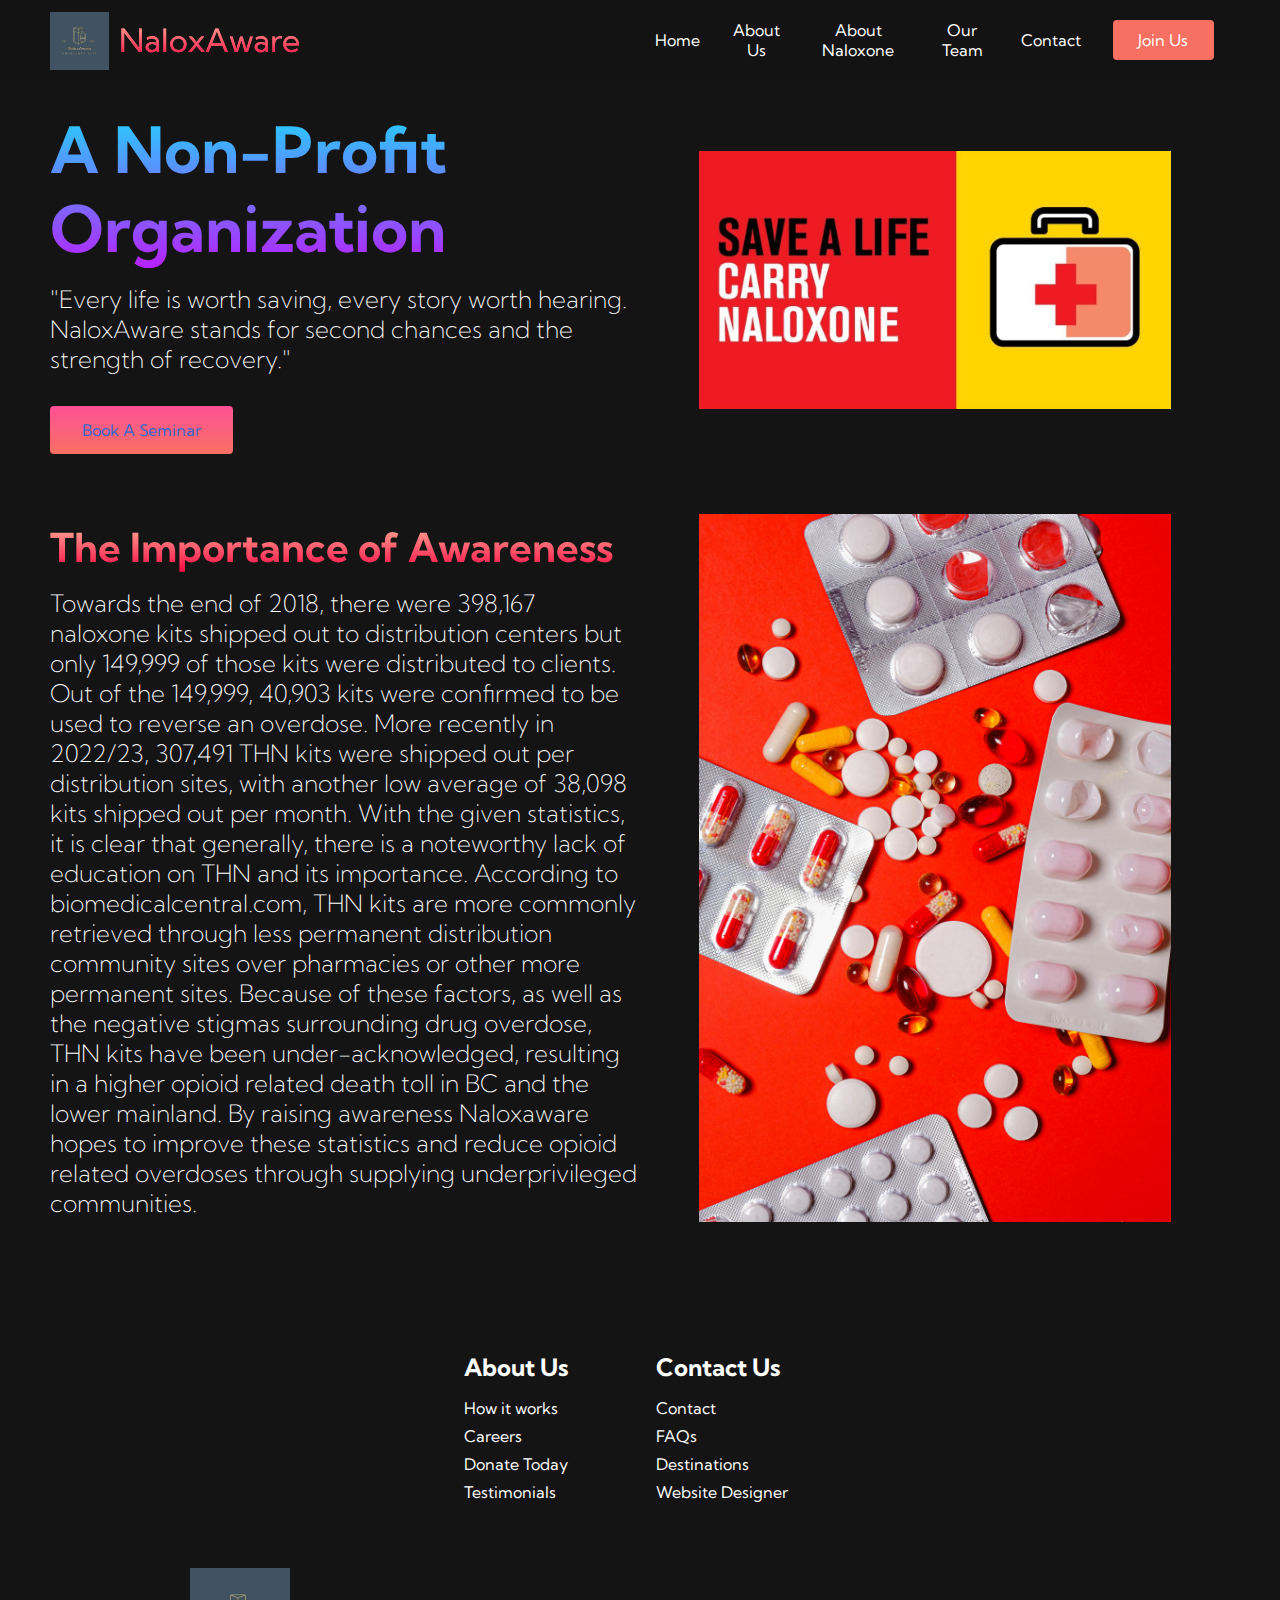
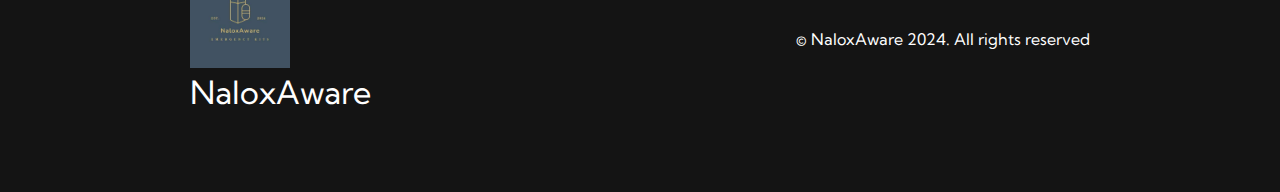
==== index.html @ 783a8693 "swap h1 and h2 in main__content, so that h1 is the larger one" ====
<!DOCTYPE html>
<html lang="en">
<head>
    <meta charset="UTF-8">
    <meta name="viewport" content="width=device-width, initial-scale=1.0">
    <title>NaloxAware</title>
    <link rel="stylesheet" href="styles.css">
    <link rel="preconnect" href="https://fonts.googleapis.com">
    <link rel="preconnect" href="https://fonts.gstatic.com" crossorigin>
    <link href="https://fonts.googleapis.com/css2?family=Kumbh+Sans:wght@100..900&display=swap" rel="stylesheet">
</head>
<body>
  <nav class="navbar">
    <div class="navbar__container">
        <a href="/" id="navbar__logo">
          <div class="nav__img--container">
            <img id="nav__img" src="/images/naloxaware_logo.jpg" alt="Logo">
            <span id="navbar__logo">NaloxAware</span>
          </div>
        </a>
        <div class="navbar__toggle" id="mobile-menu">
            <span class="bar"></span>
            <span class="bar"></span>
            <span class="bar"></span>
        </div>
        <ul class="navbar__menu">
          <li class="navbar__item">
              <a href="/" class="navbar__links">Home</a>
          </li>
          <li class="navbar__item">
              <a href="/about.html" class="navbar__links">About Us</a>
          </li>
          <li class="navbar__item">
            <a href="/naloxone.html" class="navbar__links">About Naloxone</a>
          </li>
          <li class="navbar__item">
              <a href="/ourteam.html" class="navbar__links">Our Team</a>
          </li>
          <li class="navbar__item">
              <a href="/pageindevelopment.html" class="navbar__links">Contact</a> <!-- Needs page-->
          </li>
          <li class="navbar__btn">
              <a href="/pageindevelopment.html" class="button">Join Us</a> <!-- Needs page-->
          </li>
        </ul>
    </div>
  </nav>

  <!-- Hero Section -->
  <div class="main">
  <div class="main__container">
      <div class="main__content">
          <h1>A Non-Profit Organization</h1>
          <p>"Every life is worth saving, every story worth hearing. NaloxAware stands for second chances and the strength of recovery."</p>
          <button class="main__btn"><a href="/pageindevelopment.html">Book A Seminar</a></button> <!-- Needs page-->
      </div>
      <div class="main__img--container"><img src="/images/naloxaware_img1.jpg" alt="pic" id="main__img"></div>
  </div>
  </div>

  <!-- Importance of Awareness Section -->
   <div class="main">
    <div class="main__container">
        <div class="main__content">
            <h2>The Importance of Awareness</h2>
            <p>Towards the end of 2018, there were 398,167 naloxone kits shipped out to distribution centers but only 149,999 of those kits were distributed to clients. 
              Out of the 149,999, 40,903 kits were confirmed to be used to reverse an overdose.
               More recently in 2022/23, 307,491 THN kits were shipped out per distribution sites, with another low average of 38,098 kits shipped out per month. 
               With the given statistics, it is clear that generally, there is a noteworthy lack of education on THN and its importance. 
               According to biomedicalcentral.com, THN kits are more commonly retrieved through less permanent distribution community sites over pharmacies or other more permanent sites. 
               Because of these factors, as well as the negative stigmas surrounding drug overdose, THN kits have been under-acknowledged,
                resulting in a higher opioid related death toll in BC and the lower mainland. 
                By raising awareness Naloxaware hopes to improve these statistics and reduce opioid related overdoses through supplying underprivileged communities.</p>
        </div>
        <div class="main__img--container"><img src="images/naloxaware_img2.jpg" alt="pic" id="main__img"></div>
    </div>
   </div>

   <!-- Footer Section -->
   <div class="footer__container">
    <div class="footer__links">
      <div class="footer__link--wrapper">
        <div class="footer__link--items">
          <h2>About Us</h2>
          <a href="/about.html">How it works</a>
          <!-- all 6 below needs page-->
          <a href="/pageindevelopment.html">Careers</a> <a href="/pageindevelopment.html">Donate Today</a>
          <a href="/pageindevelopment.html">Testimonials</a>
        </div>
        <div class="footer__link--items">
          <h2>Contact Us</h2>
          <a href="/pageindevelopment.html">Contact</a>
           <a href="/pageindevelopment.html">FAQs</a><a href="/pageindevelopment.html">Destinations</a>
          <a href="https://www.linkedin.com/in/aaron-lopez-61567520a/">Website Designer</a>
        </div>
      </div>
    </div>
    <section class="social__media">
      <div class="social__media--wrap">
        <div class="footer__logo">
          <img id="footer__img" src="/images/naloxaware_logo.jpg" alt="Logo">
          <span id="footer__logo">NaloxAware</span>
        </div>
        <p class="website__rights">© NaloxAware 2024. All rights reserved</p>
        </div>
      </div>
    </section>
  </div>
   <script src="app.js"></script>
</body>
</html>
---- styles.css ----
* {
    box-sizing: border-box;
    margin: 0;
    padding: 0;
    font-family: 'Kumbh Sans', sans-serif;
}

.navbar {
    background: #131313;
    height: 80px;
    display: flex;
    justify-content: center;
    align-items: center;
    font-size: 1rem;
    position: sticky;
    top: 0;
    z-index: 999;
}

.navbar__container {
    display: flex;
    justify-content: space-between;
    height: 80px;
    z-index: 1;
    width: 100%;
    margin: 0 auto;
    padding: 0 50px;
}

#navbar__logo {
    background-color: #ff8177;
    background-image: linear-gradient(to top, #ff0844 0%, #ffb199 100%);
    background-size: 100%;
    -webkit-background-clip: text;
    -moz-background-clip: text;
    -webkit-text-fill-color: transparent;
    -moz-text-fill-color: transparent;
    display: flex;
    align-items: center;
    cursor: pointer;
    text-decoration: none;
    font-size: 2rem;
}

.nav__img--container {
    display: flex;
    align-items: center; /* Vertically aligns the logo and text */
    justify-content: flex-start; /* Ensures everything stays on the left */
}

#nav__img {
    height: 10%;
    width: 10%;
    margin-top: 2px;
    margin-right: 10px;
}


.navbar__menu {
    display: flex;
    align-items: center;
    list-style: none;
    text-align: center;
}

.navbar__item {
    height: 80px;
}

.navbar__links {
    color: #fff;
    display: flex;
    align-items: center;
    justify-content: center;
    text-decoration: none;
    padding: 0 1rem;
    height: 100%;
}

.navbar__btn {
    display: flex;
    justify-content: center;
    align-items: center;
    padding: 0 1rem;
    width: 10em;
}

.button {
    display: flex;
    justify-content: center;
    align-items: center;
    text-decoration: none;
    padding: 10px 20px;
    height: 100%;
    width: 100%;
    border: none;
    outline: none;
    border-radius: 4px;
    background: #f77062;
    color: #fff;
}

.button:hover {
    background: #4837ff;
    transition: all 0.3s ease;
}

.navbar__links:hover {
    color: #f77062;
    transition: all 0.3s ease;
}

@media screen and (max-width: 960px) {
    .navbar__container {
        display: flex;
        justify-content: space-between;
        height: 80px;
        z-index: 1;
        width: 100%;
        padding: 0;
    }

    .navbar__menu {
        display: grid;
        grid-template-columns: auto;
        margin: 0;
        width: 100%;
        position: absolute;
        top: -1000px;
        opacity: 0;
        transition: all 0.5s ease;
        height: 50vh;
        z-index: -1;
        background: #131313;
    }

    .navbar__menu.active {
        background: #131313;
        top: 100%;
        opacity: 1;
        transition: all 0.5s ease;
        z-index: 99;
        height: 50vh;
        font-size: 1.6rem;
    }

    #navbar__logo {
        padding-left: 25px;
    }

    .navbar__toggle .bar {
        width: 25px;
        height: 3px;
        margin: 5px auto;
        transition: all 0.3s ease-in-out;
        background: #fff;
    }

    .navbar__item {
        width: 100%;
    }

    .navbar__links {
        text-align: center;
        padding: 2rem;
        width: 100%;
        display: table;
    }

    #mobile-menu {
        position: absolute;
        top: 20%;
        right: 5%;
        transform: translate(5%, 20%);
    }

    .navbar__btn {
        width: 100%;
        padding-bottom: 2rem;
    }

    .button {
        display: flex;
        justify-content: center;
        align-items: center;
        width: 80%;
        height: 80px;
        margin: 0;
    }

    .navbar__toggle .bar {
        display: block;
        cursor: pointer;
    }

    #mobile-menu.is-active .bar:nth-child(2) {
        opacity: 0;
    }

    #mobile-menu.is-active .bar:nth-child(1) {
        transform: translateY(8px) rotate(45deg);
    }

    #mobile-menu.is-active .bar:nth-child(3) {
        transform: translateY(-8px) rotate(-45deg);
    }
}

.main {
    background-color: #141414;
}

.main__container {
    display: grid;
    grid-template-columns: 1fr 1fr;
    align-items: center;
    justify-self: center;
    margin: 0 auto;
    background-color: #141414;
    z-index: 1;
    width: 100%;
    max-width: 1300px;
    padding: 30px 50px;
}

.main__content h1 {
    font-size: 4rem;
    background-color:  #ff8177;
    background-image: linear-gradient(to top, #b721ff 0%, #21d4fd 100%);
    background-size: 100%;
    -webkit-background-clip: text;
    -moz-background-clip: text;
    -webkit-text-fill-color: transparent;
    -moz-text-fill-color: transparent;
}

.main__content h2 {
    font-size: 2.5rem;
    background-color:  #ff8177;
    background-image: linear-gradient(to top, #ff0844 0%, #ffb199 100%);
    background-size: 100%;
    -webkit-background-clip: text;
    -moz-background-clip: text;
    -webkit-text-fill-color: transparent;
    -moz-text-fill-color: transparent;
}

.main__content p {
    margin-top: 1rem;
    font-size: 1.5rem;
    font-weight: 200;
    color: #fff;
}

.main__content p2 {
    margin-top: 1rem;
    font-size: 1.5rem;
    font-weight: 200;
    color: #fff;
}

.main__content a{
    text-decoration: none;
}
.main__content a:link{
    color:#36c;
}
.main__content a:visited{
    color:#6a60b0;
}
.main__content a:hover{
    color:#4b77d6;
}
.main__content a:active{
    color:lightblue;
}

.main__btn {
    font-size: 1rem;
    background-image: linear-gradient(to top, #f77062 0%, #fe5196 100%);
    padding: 14px 32px;
    border: none;
    border-radius: 4px;
    color: #fff;
    margin-top: 2rem;
    cursor: pointer;
    position: relative;
    transition: all 0.35s;
    outline: none;
}

.main__btn a {
    position: relative;
    z-index: 2;
    color: #fff;
    text-decoration: none;
}

.main__btn:after {
    position: absolute;
    content: '';
    top: 0;
    left: 0;
    width: 0;
    height: 100%;
    background: #4837ff;
    transition: all 0.35s;
    border-radius: 4px;
}

.main__btn:hover {
    color: #fff;
}

.main__btn:hover:after {
    width: 100%;
}

.main__img--container {
    text-align: center;
}

#main__img {
    height: 80%;
    width: 80%;
}

/* Mobile responsive */
@media screen and (max-width: 768px) {
    .main__container {
        display: grid;
        grid-template-columns: auto;
        align-items: center;
        justify-self: center;
        width: 100%;
        margin: 0 auto;
    }
    
    .main__content {
        text-align: center;
        margin-bottom: 4rem;
    }

    .main_content h1 {
        font-size: 2.5rem;
        margin-top: 2rem;
    }

    .main__content h2 {
        font-size: 3rem;
        margin-top: auto;
    }

    .main__content p {
        margin-top: 1rem;
        font-size: 1.5rem;
    }

}

@media screen and (max-width: 480px) {

    .main_content h1 {
        font-size: 2rem;
        margin-top: 2rem;
    }

    .main__content h2 {
        font-size: 2rem;
    }

    .main__content p {
        margin-top: 2rem;
        font-size: 1.5rem;
    }

    .main__content p2 {
        margin-top: auto;
        margin-bottom: auto;
        font-size: 1.5rem;
    }

    .main__btn {
        padding: 12px 36px;
        margin: 2.5rem 0;
    }
}

/* Services Section CSS */
.services {
    background: #141414;
    display: flex;
    flex-direction: column;
    align-items: center;
    height: auto;
}

.services h1{
    background-color: #ff8177;
    background-image: linear-gradient(to right,
    #ff8177 0%,#ff867a 0%,#ff8c7f 21%,
    #f99185 52%, #cf556c 78%, #b12a5b 100%);
    background-size: 100%;
    margin-bottom: 5rem;
    font-size: 2.5rem;
    -webkit-background-clip: text;
    -moz-background-clip: text;
    -webkit-text-fill-color: transparent;
    -moz-text-fill-color: transparent;
}

.services__container {
    display: flex;
    justify-content: center;
    flex-wrap: wrap;
}

.services__card {
    margin: 1rem;
    height: 525px;
    width: 400px;
    border-radius: 4px;
    background-image: linear-gradient(
        to bottom,
        rgba(0, 0, 0, 0) 0%,
        rgba(17, 17, 17, 0.6) 100%
      ),
      url('/images/naloxaware_profile1.jpg');
    background-size: cover;
    position: relative;
    color: #fff;
  }

.services__card:nth-child(2) {
    background-image: linear-gradient(to bottom,
    rgba(0,0,0,0) 0%,rgba(17, 17, 17, 0.6) 100%), url('/images/naloxaware_profile2.jpg');   
}

.services__card:nth-child(3) {
    background-image: linear-gradient(to bottom,
    rgba(0,0,0,0) 0%,rgba(17, 17, 17, 0.6) 100%), url('/images/naloxaware_profile3.jpg');   
}

.services__card:nth-child(4) {
    background-image: linear-gradient(to bottom,
    rgba(0,0,0,0) 0%,rgba(17, 17, 17, 0.6) 100%), url('/images/naloxaware_profile4.jpg');   
}

.services__card h2 {
    position: absolute;
    top: 350px;
    left: 30px;
}

.services__card p {
    position: absolute;
    top: 400px;
    left: 30px;
}

.services__card button {
    color: #fff;
    padding: 10px 20px;
    border: none;
    outline: none;
    border-radius: 4px;
    background: #f77062;
    position: absolute;
    top: 440px;
    left: 30px;
    font-size: 1rem;
    cursor: pointer;
}

.services__card:hover {
    transform: scale(1.075);
    transition: 0.2s ease-in;
    cursor: pointer;
}

@media screen and (max-width: 1000px) {
    .services {
        height: auto;
    }
    .services h1 {
        font-size: 2rem;
        margin-top: 1rem;
    }
}

@media screen and (max-width: 550px) {
    .services {
        height: auto;
    }

    .services h1 {
        font-size: 1.2rem;
    }
    .services__card {
        width: 300px;
    }
}

/* Footer CSS */
.footer__container {
    background-color: #141414;
    padding: 5rem 0;
    display: flex;
    flex-direction: column;
    justify-content: center;
    align-items: center;
  }
  
  #footer__logo {
    color: #fff;
    display: flex;
    align-items: center;
    cursor: pointer;
    text-decoration: none;
    font-size: 2rem;
  }

  .footer__img--container {
    display: flex;
    align-items: center; /* Vertically aligns the logo and text */
    justify-content: flex-start; /* Ensures everything stays on the left */
}

#footer__img {
    height: 20%;
    width: 20%;
    margin-top: 2px;
    margin-right: 2px;
}
  
  .footer__links {
    width: 100%;
    max-width: 1000px;
    display: flex;
    justify-content: center;
  }
  
  .footer__link--wrapper {
    display: flex;
  }
  
  .footer__link--items {
    display: flex;
    flex-direction: column;
    align-items: flex-start;
    margin: 16px;
    text-align: left;
    width: 160px;
    box-sizing: border-box;
  }
  
  .footer__link--items h2 {
    margin-bottom: 16px;
    padding-top: auto;
  }
  
  .footer__link--items > h2 {
    color: #fff;
  }
  
  .footer__link--items a {
    color: #fff;
    text-decoration: none;
    margin-bottom: 0.5rem;
    margin-top: auto;
  }
  
  .footer__link--items a:hover {
    color: #e9e9e9;
    transition: 0.3s ease-out;
  }

/* Social Icons */
.social__icon--link {
    color: #fff;
    font-size: 24px;
  }
  
  .social__media {
    max-width: 1000px;
    width: 100%;
  }
  
  .social__media--wrap {
    display: flex;
    justify-content: space-between;
    align-items: center;
    width: 90%;
    max-width: 1000px;
    margin: 40px auto 0 auto;
  }
  
  .social__icons {
    display: flex;
    justify-content: space-between;
    align-items: center;
    width: 240px;
  }
  
  .social__logo {
    color: #fff;
    justify-self: start;
    margin-left: 20px;
    cursor: pointer;
    text-decoration: none;
    font-size: 2rem;
    display: flex;
    align-items: center;
    margin-bottom: 16px;
  }
  
  .website__rights {
    color: #fff;
  }

  @media screen and (max-width: 1000px) {
    .footer__links {
      padding-top: 20rem;
    }
  
    #footer__logo {
      margin-bottom: 2rem;
    }
  
    .website__rights {
      margin-bottom: 2rem;
    }
  
    .footer__link--wrapper {
      flex-direction: column;
    }
  
    .social__media--wrap {
      flex-direction: column;
    }
  }
  
  @media screen and (max-width: 550px) {
    .footer__link--items {
      margin: 0;
      padding: 10px;
      width: 100%;
    }
  }
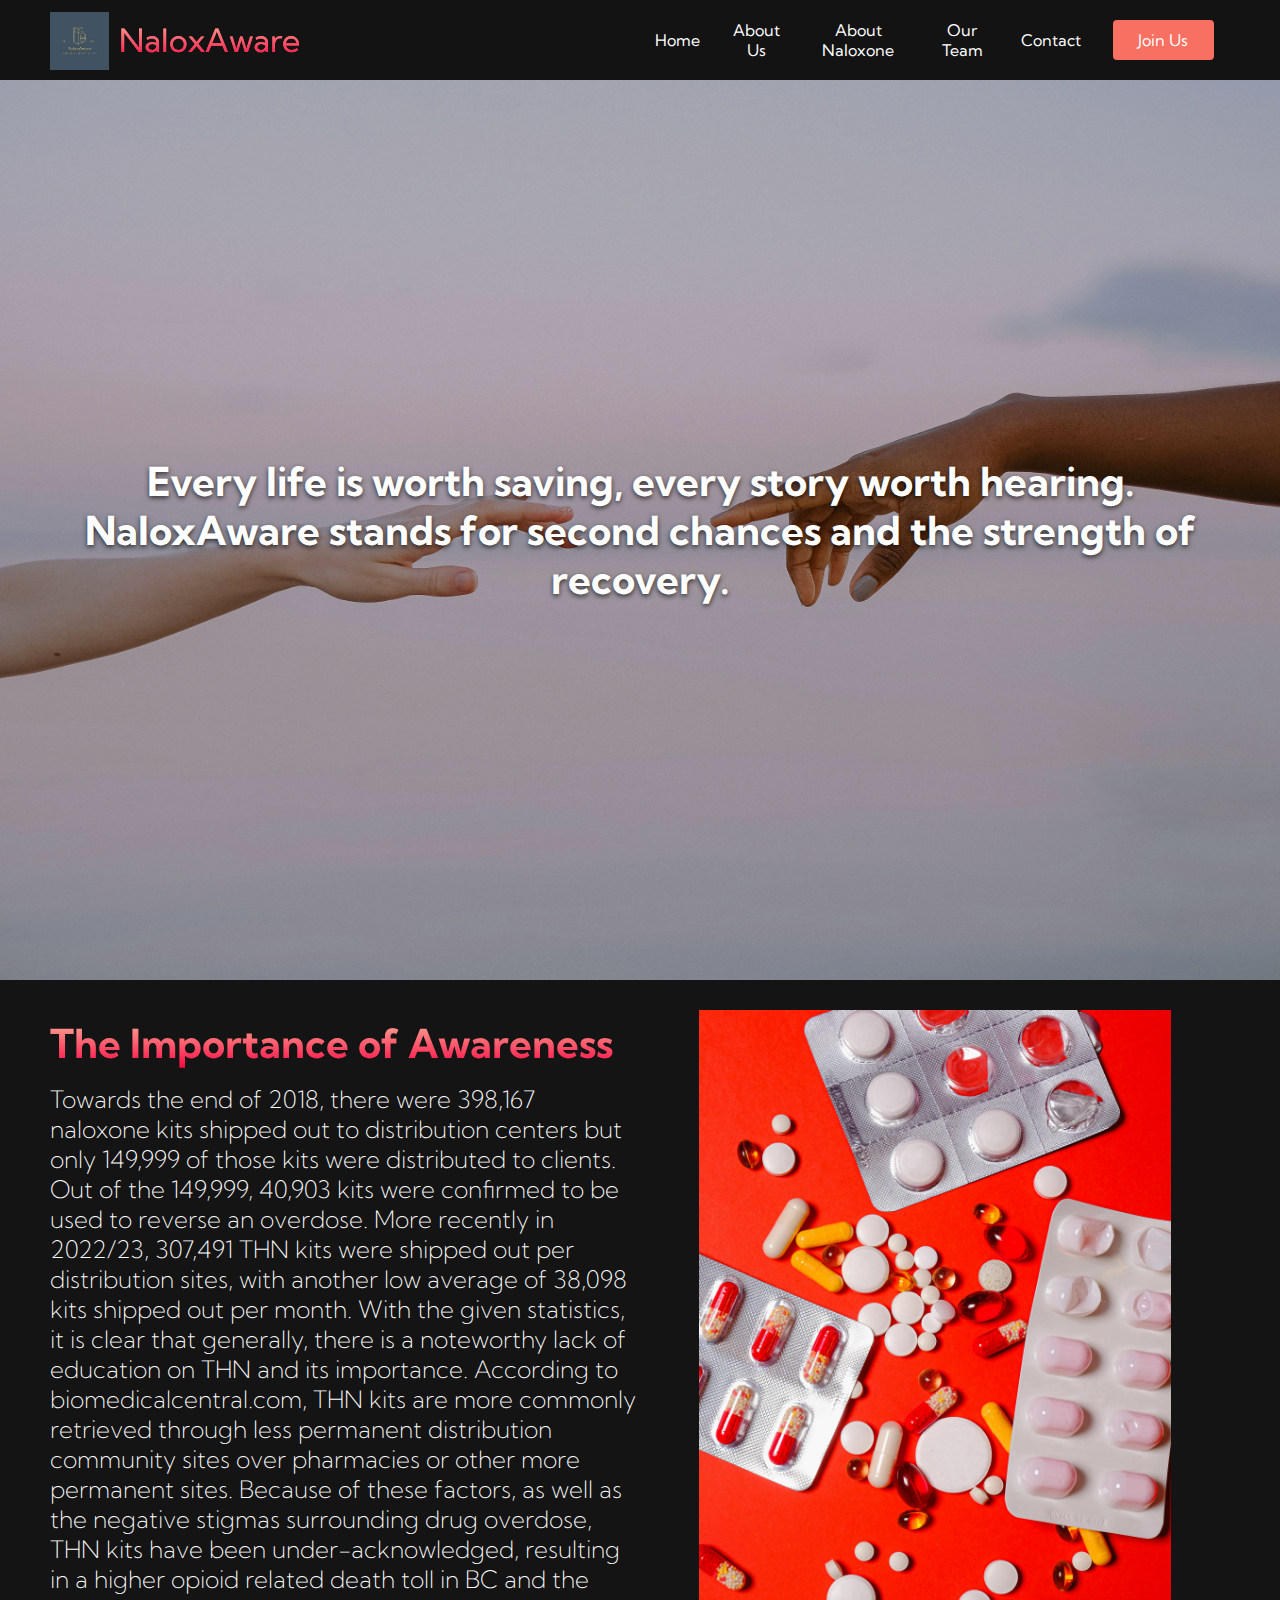
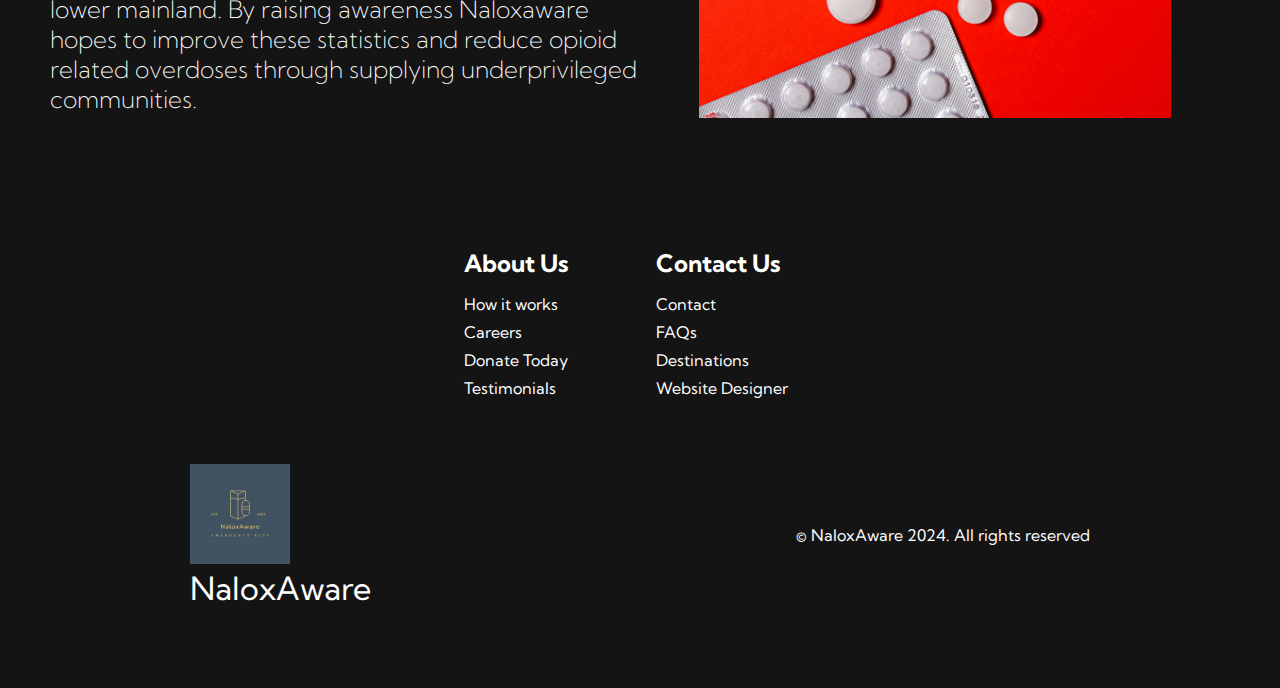
==== commit 6bfb2cbe: "added hero section to main page" ====
--- a/index.html
+++ b/index.html
@@ -47,16 +47,11 @@
   </nav>
 
   <!-- Hero Section -->
-  <div class="main">
-  <div class="main__container">
-      <div class="main__content">
-          <h1>A Non-Profit Organization</h1>
-          <p>"Every life is worth saving, every story worth hearing. NaloxAware stands for second chances and the strength of recovery."</p>
-          <button class="main__btn"><a href="/pageindevelopment.html">Book A Seminar</a></button> <!-- Needs page-->
-      </div>
-      <div class="main__img--container"><img src="/images/naloxaware_img1.jpg" alt="pic" id="main__img"></div>
-  </div>
-  </div>
+  <section class="hero" style="--hero-bg-image: url('images/compassion.jpg');">
+    <h1 class="hero-heading">
+      Every life is worth saving<span class="desktop-only">, every story worth hearing. <br>NaloxAware stands for second chances and the strength of recovery.</span>
+    </h1>
+  </section>
 
   <!-- Importance of Awareness Section -->
    <div class="main">
--- a/styles.css
+++ b/styles.css
@@ -206,6 +206,40 @@
     }
 }
 
+/*Home page hero section: image with text overlaid*/
+.hero {
+    height: 100vh;
+    background-image: var(--hero-bg-image);
+    background-size: cover;
+    background-position: center;
+    display: flex;
+    align-items: center;
+    justify-content: center;
+    position: relative;
+    overflow: hidden;
+    padding: 0 20px;
+} 
+.hero-heading {
+    font-size: 2.5rem;
+    color: #fff;
+    text-shadow: 0 2px 5px rgba(0, 0, 0, 0.7);
+    z-index: 1;
+    text-align: center;
+}  
+.hero::before {
+    content: '';
+    position: absolute;
+    top: 0;
+    left: 0;
+    right: 0;
+    bottom: 0;
+    background: rgba(0, 0, 0, 0.3);
+    z-index: 0;
+}
+@media (max-width: 768px) {
+    
+}
+
 .main {
     background-color: #141414;
 }
@@ -327,6 +361,10 @@
 
 /* Mobile responsive */
 @media screen and (max-width: 768px) {
+    .desktop-only {
+        display: none;
+    }
+
     .main__container {
         display: grid;
         grid-template-columns: auto;
@@ -356,6 +394,9 @@
         font-size: 1.5rem;
     }
 
+    .hero-heading{
+        font-size: 2rem;
+    }
 }
 
 @media screen and (max-width: 480px) {
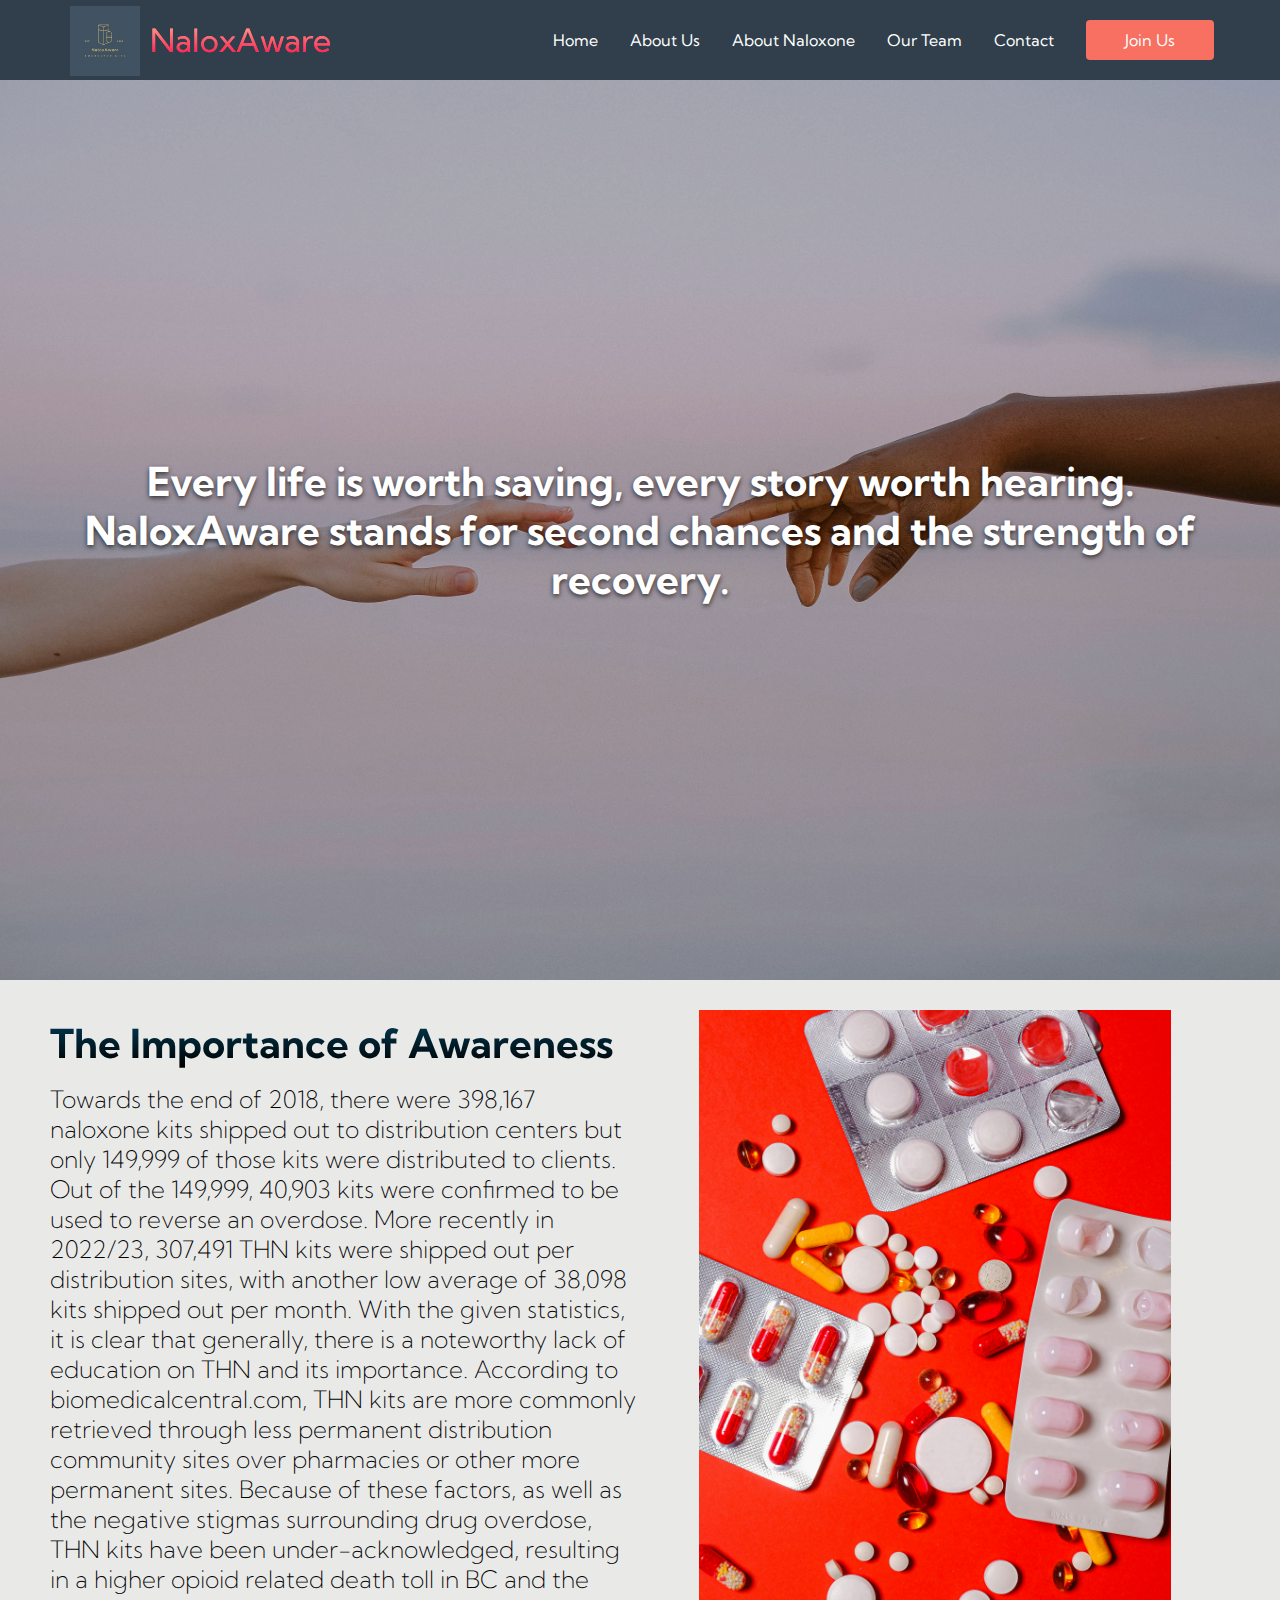
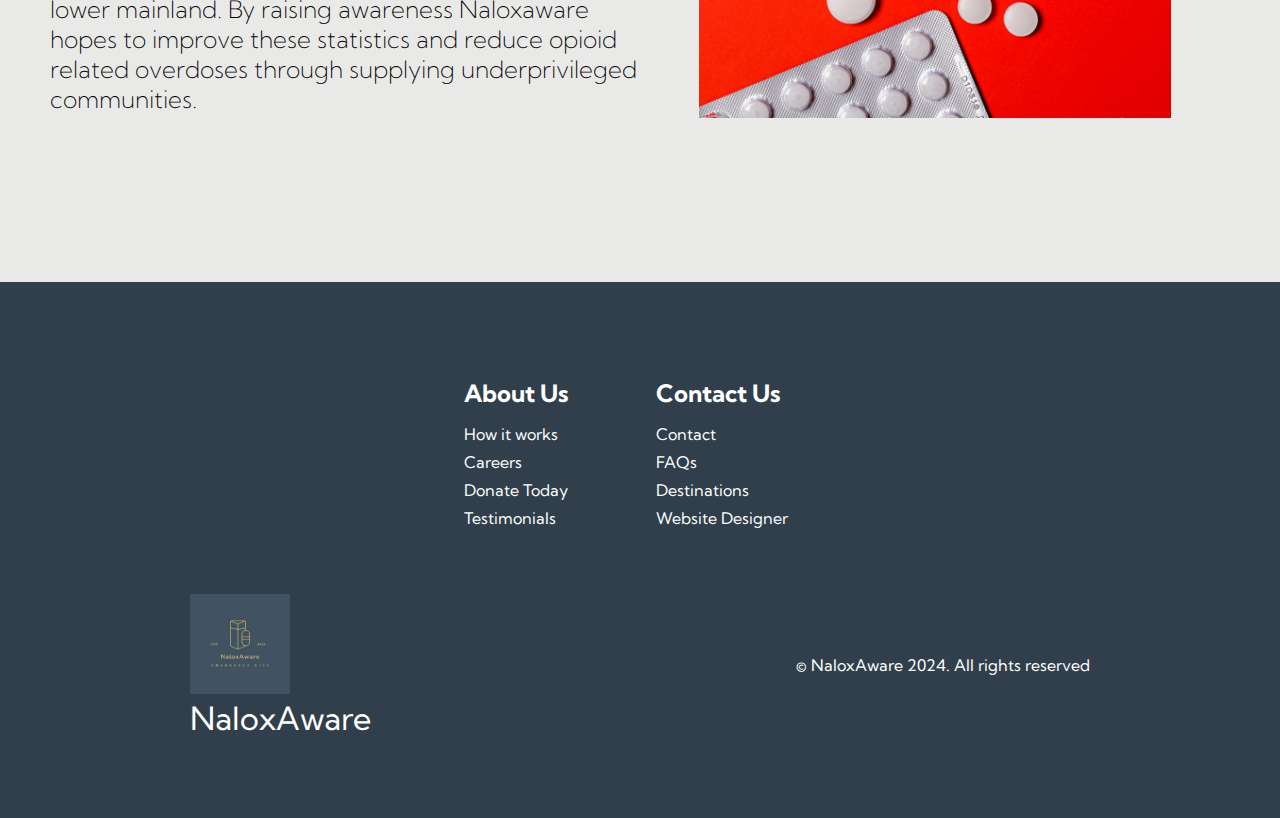
==== commit e060e1ab: "only clicking on the logo in navbar takes you to home page, not just anywhere in the navbar" ====
--- a/index.html
+++ b/index.html
@@ -12,12 +12,12 @@
 <body>
   <nav class="navbar">
     <div class="navbar__container">
-        <a href="/" id="navbar__logo">
           <div class="nav__img--container">
-            <img id="nav__img" src="/images/naloxaware_logo.jpg" alt="Logo">
-            <span id="navbar__logo">NaloxAware</span>
+            <a href="/" id="navbar__logo">
+              <img id="nav__img" src="/images/naloxaware_logo.jpg" alt="Logo">
+              <span id="navbar__logo">NaloxAware</span>
+            </a>
           </div>
-        </a>
         <div class="navbar__toggle" id="mobile-menu">
             <span class="bar"></span>
             <span class="bar"></span>
--- a/styles.css
+++ b/styles.css
@@ -5,8 +5,12 @@
     font-family: 'Kumbh Sans', sans-serif;
 }
 
+body{
+    background-color: #e9e9e8;
+}
+
 .navbar {
-    background: #131313;
+    background: #303f4b;
     height: 80px;
     display: flex;
     justify-content: center;
@@ -46,11 +50,12 @@
     display: flex;
     align-items: center; /* Vertically aligns the logo and text */
     justify-content: flex-start; /* Ensures everything stays on the left */
+    padding-left: 20px;
 }
 
 #nav__img {
-    height: 10%;
-    width: 10%;
+    height: 70px;
+    width: auto;
     margin-top: 2px;
     margin-right: 10px;
 }
@@ -122,16 +127,17 @@
 
     .navbar__menu {
         display: grid;
-        grid-template-columns: auto;
+        grid-template-columns: 1fr;
         margin: 0;
         width: 100%;
         position: absolute;
         top: -1000px;
         opacity: 0;
         transition: all 0.5s ease;
-        height: 50vh;
+        height: calc(50vh + 50px);
         z-index: -1;
         background: #131313;
+        padding-bottom: 1rem;
     }
 
     .navbar__menu.active {
@@ -140,7 +146,7 @@
         opacity: 1;
         transition: all 0.5s ease;
         z-index: 99;
-        height: 50vh;
+        height: calc(50vh + 50px);
         font-size: 1.6rem;
     }
 
@@ -240,27 +246,23 @@
     
 }
 
-.main {
-    background-color: #141414;
-}
-
 .main__container {
     display: grid;
     grid-template-columns: 1fr 1fr;
     align-items: center;
     justify-self: center;
     margin: 0 auto;
-    background-color: #141414;
     z-index: 1;
     width: 100%;
     max-width: 1300px;
     padding: 30px 50px;
-}
-
-.main__content h1 {
-    font-size: 4rem;
+    padding-bottom: 10rem;
+}
+
+.main__content h2 {
+    font-size: 2.5rem;
     background-color:  #ff8177;
-    background-image: linear-gradient(to top, #b721ff 0%, #21d4fd 100%);
+    background-image: linear-gradient(to top, #000 0%, #013c56 100%);
     background-size: 100%;
     -webkit-background-clip: text;
     -moz-background-clip: text;
@@ -268,29 +270,11 @@
     -moz-text-fill-color: transparent;
 }
 
-.main__content h2 {
-    font-size: 2.5rem;
-    background-color:  #ff8177;
-    background-image: linear-gradient(to top, #ff0844 0%, #ffb199 100%);
-    background-size: 100%;
-    -webkit-background-clip: text;
-    -moz-background-clip: text;
-    -webkit-text-fill-color: transparent;
-    -moz-text-fill-color: transparent;
-}
-
 .main__content p {
     margin-top: 1rem;
     font-size: 1.5rem;
     font-weight: 200;
-    color: #fff;
-}
-
-.main__content p2 {
-    margin-top: 1rem;
-    font-size: 1.5rem;
-    font-weight: 200;
-    color: #fff;
+    color: #000;
 }
 
 .main__content a{
@@ -429,7 +413,6 @@
 
 /* Services Section CSS */
 .services {
-    background: #141414;
     display: flex;
     flex-direction: column;
     align-items: center;
@@ -544,7 +527,7 @@
 
 /* Footer CSS */
 .footer__container {
-    background-color: #141414;
+    background: #303f4b;
     padding: 5rem 0;
     display: flex;
     flex-direction: column;
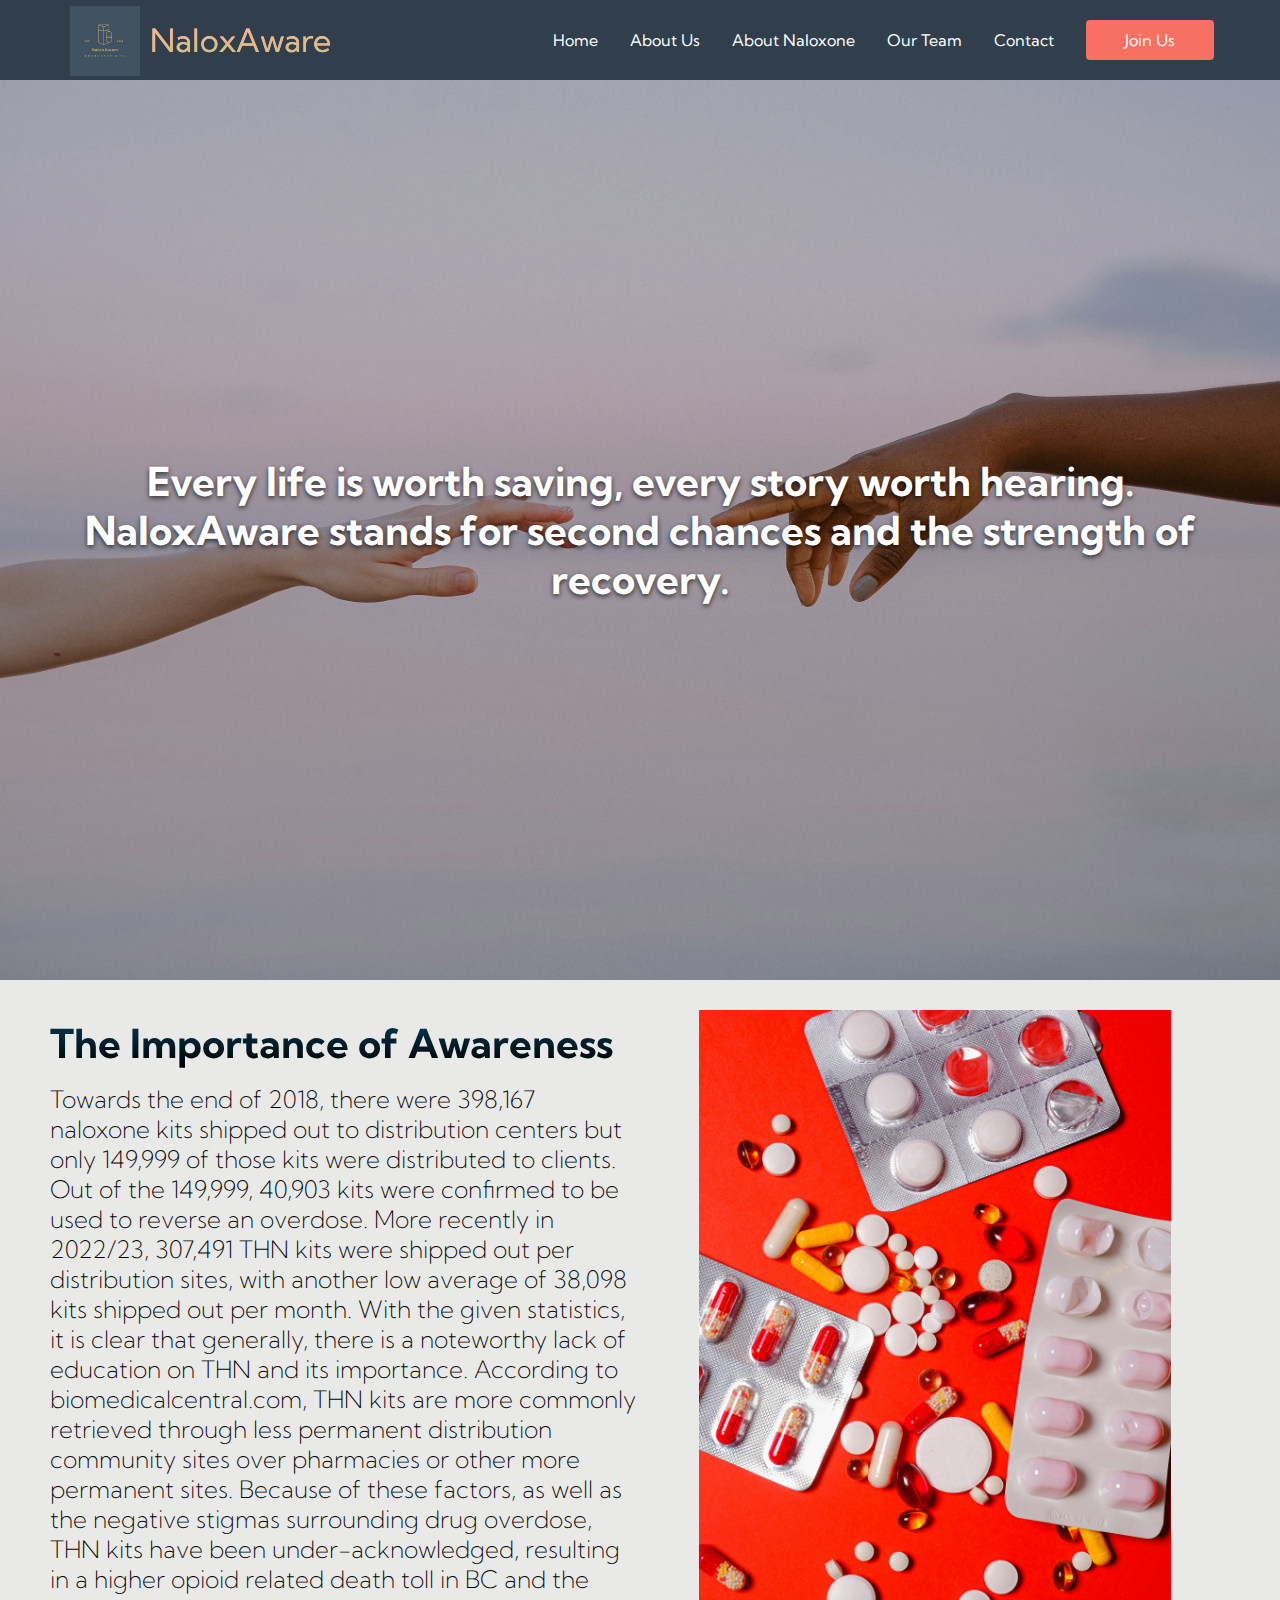
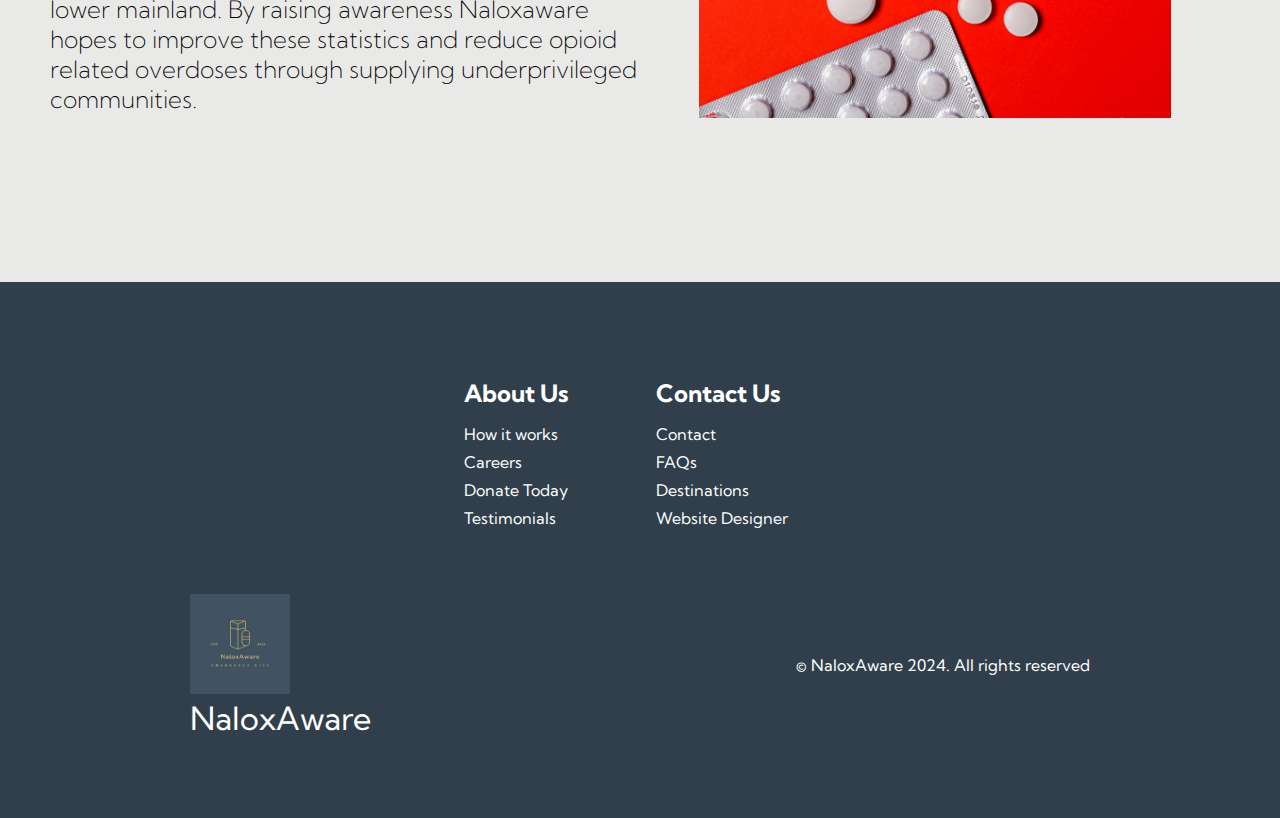
==== commit 45ddf9f7: "fix html indenting" ====
--- a/index.html
+++ b/index.html
@@ -1,6 +1,6 @@
 <!DOCTYPE html>
 <html lang="en">
-<head>
+  <head>
     <meta charset="UTF-8">
     <meta name="viewport" content="width=device-width, initial-scale=1.0">
     <title>NaloxAware</title>
@@ -8,16 +8,16 @@
     <link rel="preconnect" href="https://fonts.googleapis.com">
     <link rel="preconnect" href="https://fonts.gstatic.com" crossorigin>
     <link href="https://fonts.googleapis.com/css2?family=Kumbh+Sans:wght@100..900&display=swap" rel="stylesheet">
-</head>
-<body>
-  <nav class="navbar">
-    <div class="navbar__container">
-          <div class="nav__img--container">
-            <a href="/" id="navbar__logo">
-              <img id="nav__img" src="/images/naloxaware_logo.jpg" alt="Logo">
-              <span id="navbar__logo">NaloxAware</span>
-            </a>
-          </div>
+  </head>
+  <body>
+    <nav class="navbar">
+      <div class="navbar__container">
+        <div class="nav__img--container">
+          <a href="/" id="navbar__logo">
+            <img id="nav__img" src="/images/naloxaware_logo.jpg" alt="Logo">
+            <span id="navbar__logo">NaloxAware</span>
+          </a>
+        </div>
         <div class="navbar__toggle" id="mobile-menu">
             <span class="bar"></span>
             <span class="bar"></span>
@@ -25,82 +25,81 @@
         </div>
         <ul class="navbar__menu">
           <li class="navbar__item">
-              <a href="/" class="navbar__links">Home</a>
+            <a href="/" class="navbar__links">Home</a>
           </li>
           <li class="navbar__item">
-              <a href="/about.html" class="navbar__links">About Us</a>
+            <a href="/about.html" class="navbar__links">About Us</a>
           </li>
           <li class="navbar__item">
             <a href="/naloxone.html" class="navbar__links">About Naloxone</a>
           </li>
           <li class="navbar__item">
-              <a href="/ourteam.html" class="navbar__links">Our Team</a>
+            <a href="/ourteam.html" class="navbar__links">Our Team</a>
           </li>
           <li class="navbar__item">
-              <a href="/pageindevelopment.html" class="navbar__links">Contact</a> <!-- Needs page-->
+            <a href="/pageindevelopment.html" class="navbar__links">Contact</a> <!-- Needs page-->
           </li>
           <li class="navbar__btn">
-              <a href="/pageindevelopment.html" class="button">Join Us</a> <!-- Needs page-->
+            <a href="/pageindevelopment.html" class="button">Join Us</a> <!-- Needs page-->
           </li>
         </ul>
-    </div>
-  </nav>
+      </div>
+    </nav>
 
-  <!-- Hero Section -->
-  <section class="hero" style="--hero-bg-image: url('images/compassion.jpg');">
-    <h1 class="hero-heading">
-      Every life is worth saving<span class="desktop-only">, every story worth hearing. <br>NaloxAware stands for second chances and the strength of recovery.</span>
-    </h1>
-  </section>
+    <!-- Hero Section -->
+    <section class="hero" style="--hero-bg-image: url('images/compassion.jpg');">
+      <h1 class="hero-heading">
+        Every life is worth saving<span class="desktop-only">, every story worth hearing. <br>NaloxAware stands for second chances and the strength of recovery.</span>
+      </h1>
+    </section>
 
-  <!-- Importance of Awareness Section -->
-   <div class="main">
-    <div class="main__container">
+    <!-- Importance of Awareness Section -->
+    <div class="main">
+      <div class="main__container">
         <div class="main__content">
-            <h2>The Importance of Awareness</h2>
-            <p>Towards the end of 2018, there were 398,167 naloxone kits shipped out to distribution centers but only 149,999 of those kits were distributed to clients. 
-              Out of the 149,999, 40,903 kits were confirmed to be used to reverse an overdose.
-               More recently in 2022/23, 307,491 THN kits were shipped out per distribution sites, with another low average of 38,098 kits shipped out per month. 
-               With the given statistics, it is clear that generally, there is a noteworthy lack of education on THN and its importance. 
-               According to biomedicalcentral.com, THN kits are more commonly retrieved through less permanent distribution community sites over pharmacies or other more permanent sites. 
-               Because of these factors, as well as the negative stigmas surrounding drug overdose, THN kits have been under-acknowledged,
-                resulting in a higher opioid related death toll in BC and the lower mainland. 
-                By raising awareness Naloxaware hopes to improve these statistics and reduce opioid related overdoses through supplying underprivileged communities.</p>
+          <h2>The Importance of Awareness</h2>
+          <p>Towards the end of 2018, there were 398,167 naloxone kits shipped out to distribution centers but only 149,999 of those kits were distributed to clients. 
+            Out of the 149,999, 40,903 kits were confirmed to be used to reverse an overdose.
+            More recently in 2022/23, 307,491 THN kits were shipped out per distribution sites, with another low average of 38,098 kits shipped out per month. 
+            With the given statistics, it is clear that generally, there is a noteworthy lack of education on THN and its importance. 
+            According to biomedicalcentral.com, THN kits are more commonly retrieved through less permanent distribution community sites over pharmacies or other more permanent sites. 
+            Because of these factors, as well as the negative stigmas surrounding drug overdose, THN kits have been under-acknowledged,
+            resulting in a higher opioid related death toll in BC and the lower mainland. 
+            By raising awareness Naloxaware hopes to improve these statistics and reduce opioid related overdoses through supplying underprivileged communities.</p>
         </div>
         <div class="main__img--container"><img src="images/naloxaware_img2.jpg" alt="pic" id="main__img"></div>
+      </div>
     </div>
-   </div>
 
-   <!-- Footer Section -->
-   <div class="footer__container">
-    <div class="footer__links">
-      <div class="footer__link--wrapper">
-        <div class="footer__link--items">
-          <h2>About Us</h2>
-          <a href="/about.html">How it works</a>
-          <!-- all 6 below needs page-->
-          <a href="/pageindevelopment.html">Careers</a> <a href="/pageindevelopment.html">Donate Today</a>
-          <a href="/pageindevelopment.html">Testimonials</a>
-        </div>
-        <div class="footer__link--items">
-          <h2>Contact Us</h2>
-          <a href="/pageindevelopment.html">Contact</a>
-           <a href="/pageindevelopment.html">FAQs</a><a href="/pageindevelopment.html">Destinations</a>
-          <a href="https://www.linkedin.com/in/aaron-lopez-61567520a/">Website Designer</a>
+    <!-- Footer Section -->
+    <div class="footer__container">
+      <div class="footer__links">
+        <div class="footer__link--wrapper">
+          <div class="footer__link--items">
+            <h2>About Us</h2>
+            <a href="/about.html">How it works</a>
+            <!-- all 6 below needs page-->
+            <a href="/pageindevelopment.html">Careers</a> <a href="/pageindevelopment.html">Donate Today</a>
+            <a href="/pageindevelopment.html">Testimonials</a>
+          </div>
+          <div class="footer__link--items">
+            <h2>Contact Us</h2>
+            <a href="/pageindevelopment.html">Contact</a>
+            <a href="/pageindevelopment.html">FAQs</a><a href="/pageindevelopment.html">Destinations</a>
+            <a href="https://www.linkedin.com/in/aaron-lopez-61567520a/">Website Designer</a>
+          </div>
         </div>
       </div>
+      <section class="social__media">
+        <div class="social__media--wrap">
+          <div class="footer__logo">
+            <img id="footer__img" src="/images/naloxaware_logo.jpg" alt="Logo">
+            <span id="footer__logo">NaloxAware</span>
+          </div>
+          <p class="website__rights">© NaloxAware 2024. All rights reserved</p>
+        </div>
+      </section>
     </div>
-    <section class="social__media">
-      <div class="social__media--wrap">
-        <div class="footer__logo">
-          <img id="footer__img" src="/images/naloxaware_logo.jpg" alt="Logo">
-          <span id="footer__logo">NaloxAware</span>
-        </div>
-        <p class="website__rights">© NaloxAware 2024. All rights reserved</p>
-        </div>
-      </div>
-    </section>
-  </div>
-   <script src="app.js"></script>
-</body>
+    <script src="app.js"></script>
+  </body>
 </html>--- a/styles.css
+++ b/styles.css
@@ -33,7 +33,7 @@
 
 #navbar__logo {
     background-color: #ff8177;
-    background-image: linear-gradient(to top, #ff0844 0%, #ffb199 100%);
+    background-image: linear-gradient(to top, #cac083 0%, #ffb199 100%);
     background-size: 100%;
     -webkit-background-clip: text;
     -moz-background-clip: text;
@@ -134,7 +134,7 @@
         top: -1000px;
         opacity: 0;
         transition: all 0.5s ease;
-        height: calc(50vh + 50px);
+        height: calc(60vh + 50px);
         z-index: -1;
         background: #131313;
         padding-bottom: 1rem;
@@ -146,7 +146,7 @@
         opacity: 1;
         transition: all 0.5s ease;
         z-index: 99;
-        height: calc(50vh + 50px);
+        height: calc(60vh + 50px);
         font-size: 1.6rem;
     }
 
@@ -421,11 +421,9 @@
 
 .services h1{
     background-color: #ff8177;
-    background-image: linear-gradient(to right,
-    #ff8177 0%,#ff867a 0%,#ff8c7f 21%,
-    #f99185 52%, #cf556c 78%, #b12a5b 100%);
+    background-image: linear-gradient(to top, #000 0%, #013c56 100%);
     background-size: 100%;
-    margin-bottom: 5rem;
+    margin-top: 5rem;
     font-size: 2.5rem;
     -webkit-background-clip: text;
     -moz-background-clip: text;
@@ -441,6 +439,7 @@
 
 .services__card {
     margin: 1rem;
+    margin-bottom: 2rem;
     height: 525px;
     width: 400px;
     border-radius: 4px;
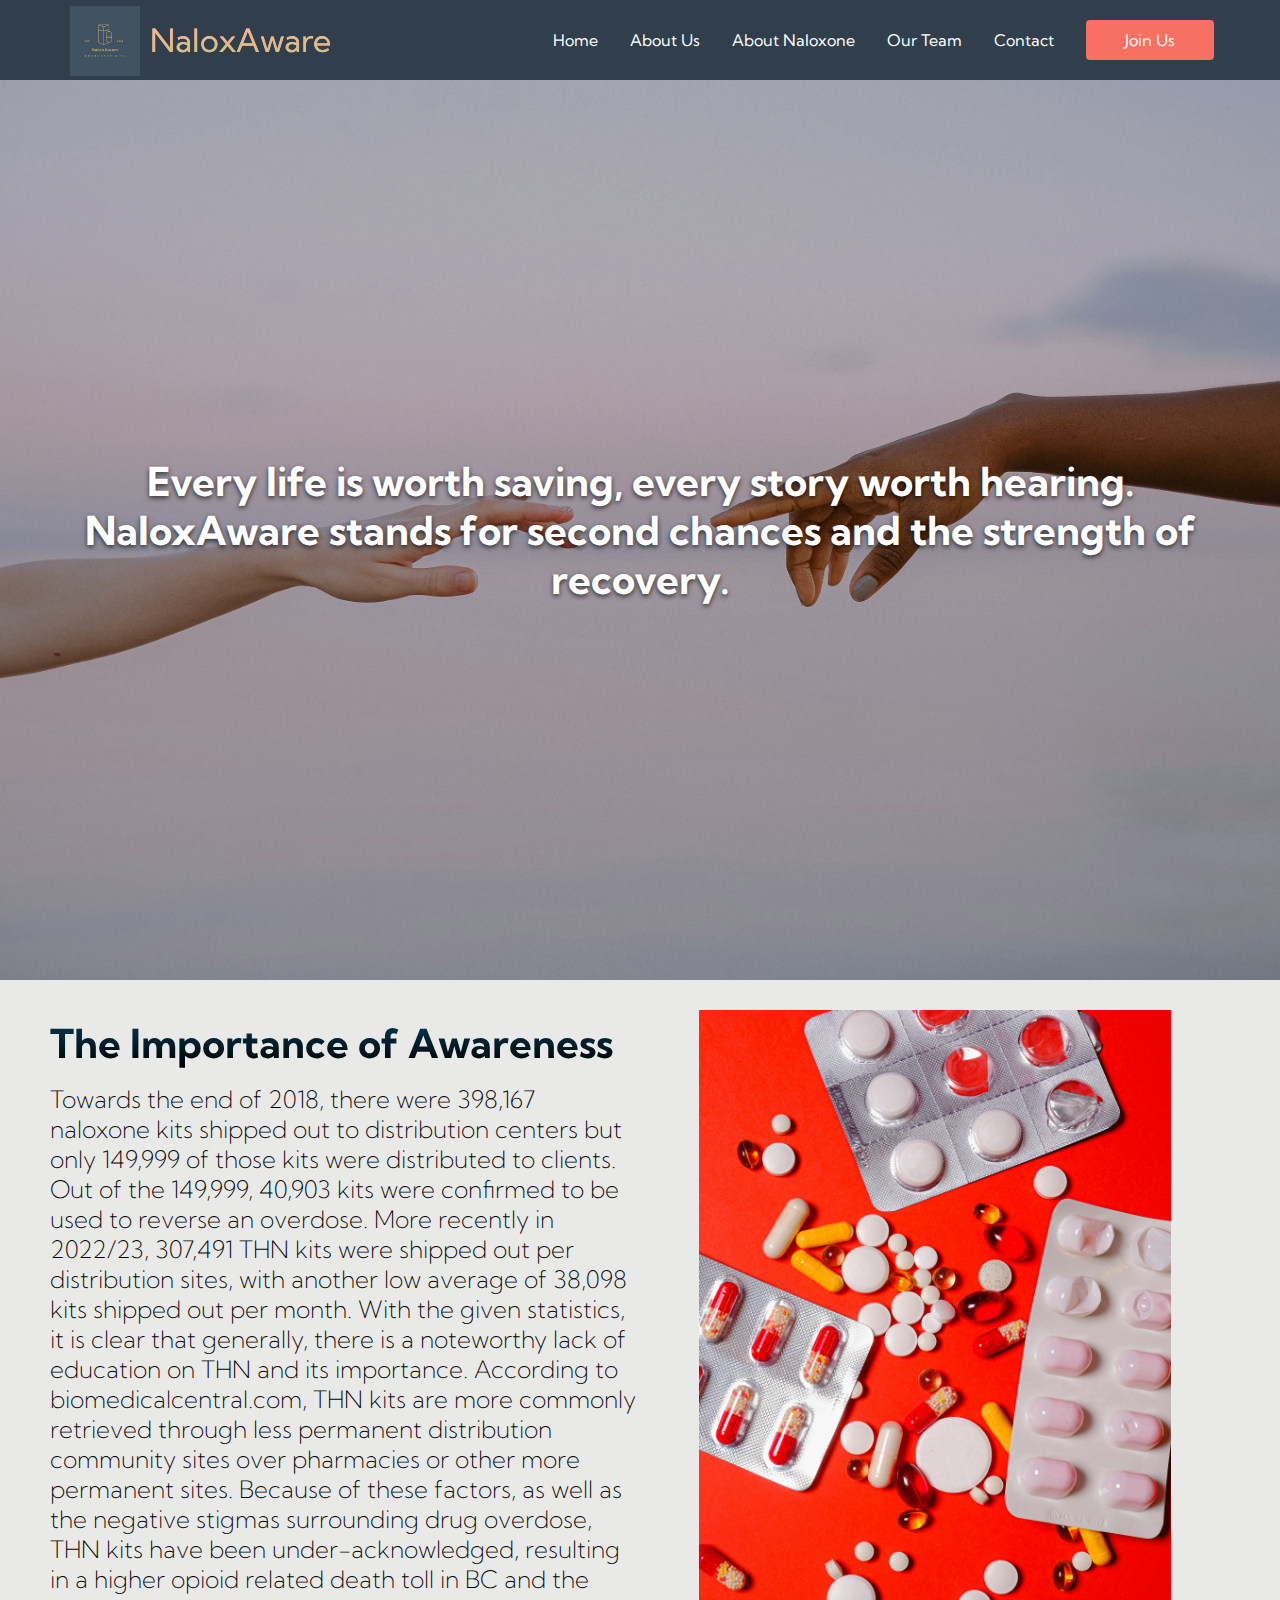
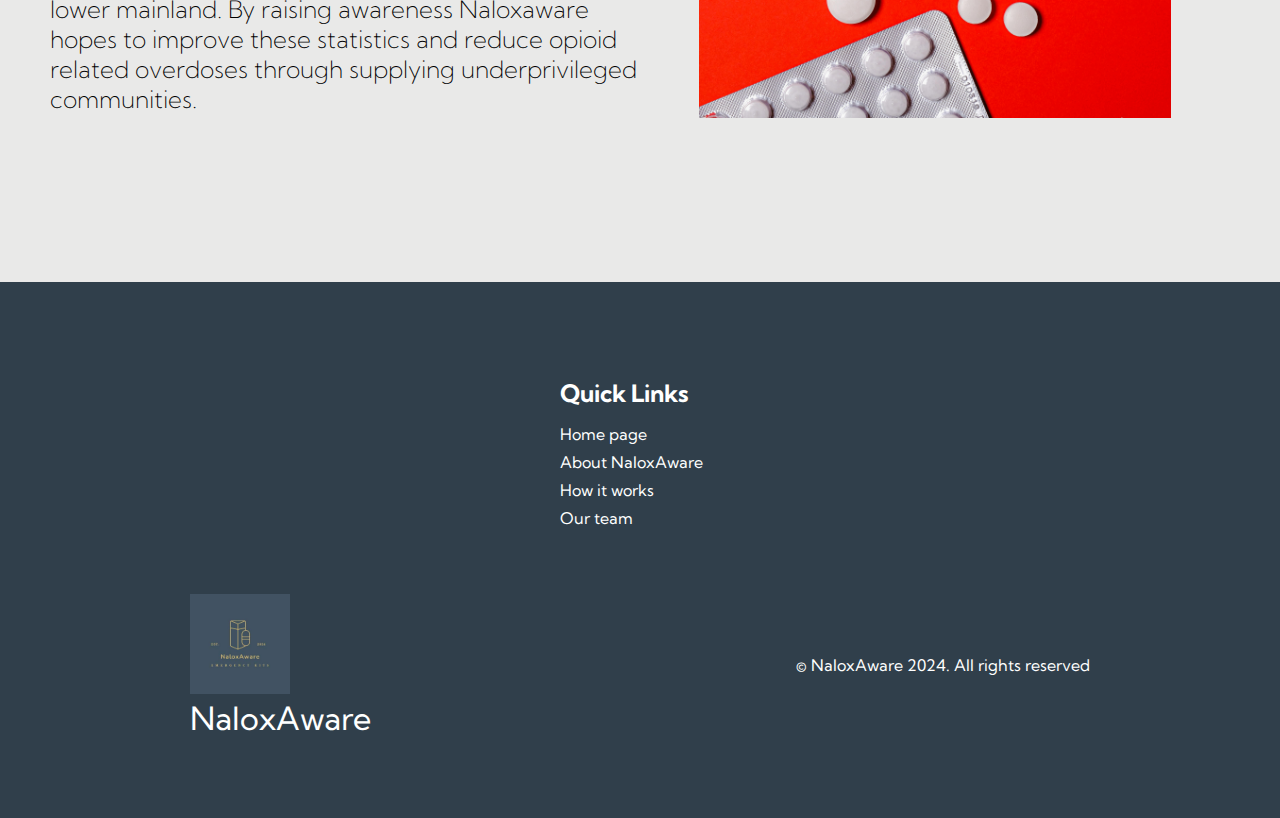
==== commit b8993a5b: "update footer" ====
--- a/index.html
+++ b/index.html
@@ -76,17 +76,11 @@
       <div class="footer__links">
         <div class="footer__link--wrapper">
           <div class="footer__link--items">
-            <h2>About Us</h2>
-            <a href="/about.html">How it works</a>
-            <!-- all 6 below needs page-->
-            <a href="/pageindevelopment.html">Careers</a> <a href="/pageindevelopment.html">Donate Today</a>
-            <a href="/pageindevelopment.html">Testimonials</a>
-          </div>
-          <div class="footer__link--items">
-            <h2>Contact Us</h2>
-            <a href="/pageindevelopment.html">Contact</a>
-            <a href="/pageindevelopment.html">FAQs</a><a href="/pageindevelopment.html">Destinations</a>
-            <a href="https://www.linkedin.com/in/aaron-lopez-61567520a/">Website Designer</a>
+            <h2>Quick Links</h2>
+            <a href="/">Home page</a>
+            <a href="/about.html">About NaloxAware</a>
+            <a href="/naloxone.html">How it works</a>
+            <a href="/ourteam.html">Our team</a>
           </div>
         </div>
       </div>
@@ -100,6 +94,7 @@
         </div>
       </section>
     </div>
+    
     <script src="app.js"></script>
   </body>
 </html>--- a/styles.css
+++ b/styles.css
@@ -642,10 +642,6 @@
   }
 
   @media screen and (max-width: 1000px) {
-    .footer__links {
-      padding-top: 20rem;
-    }
-  
     #footer__logo {
       margin-bottom: 2rem;
     }
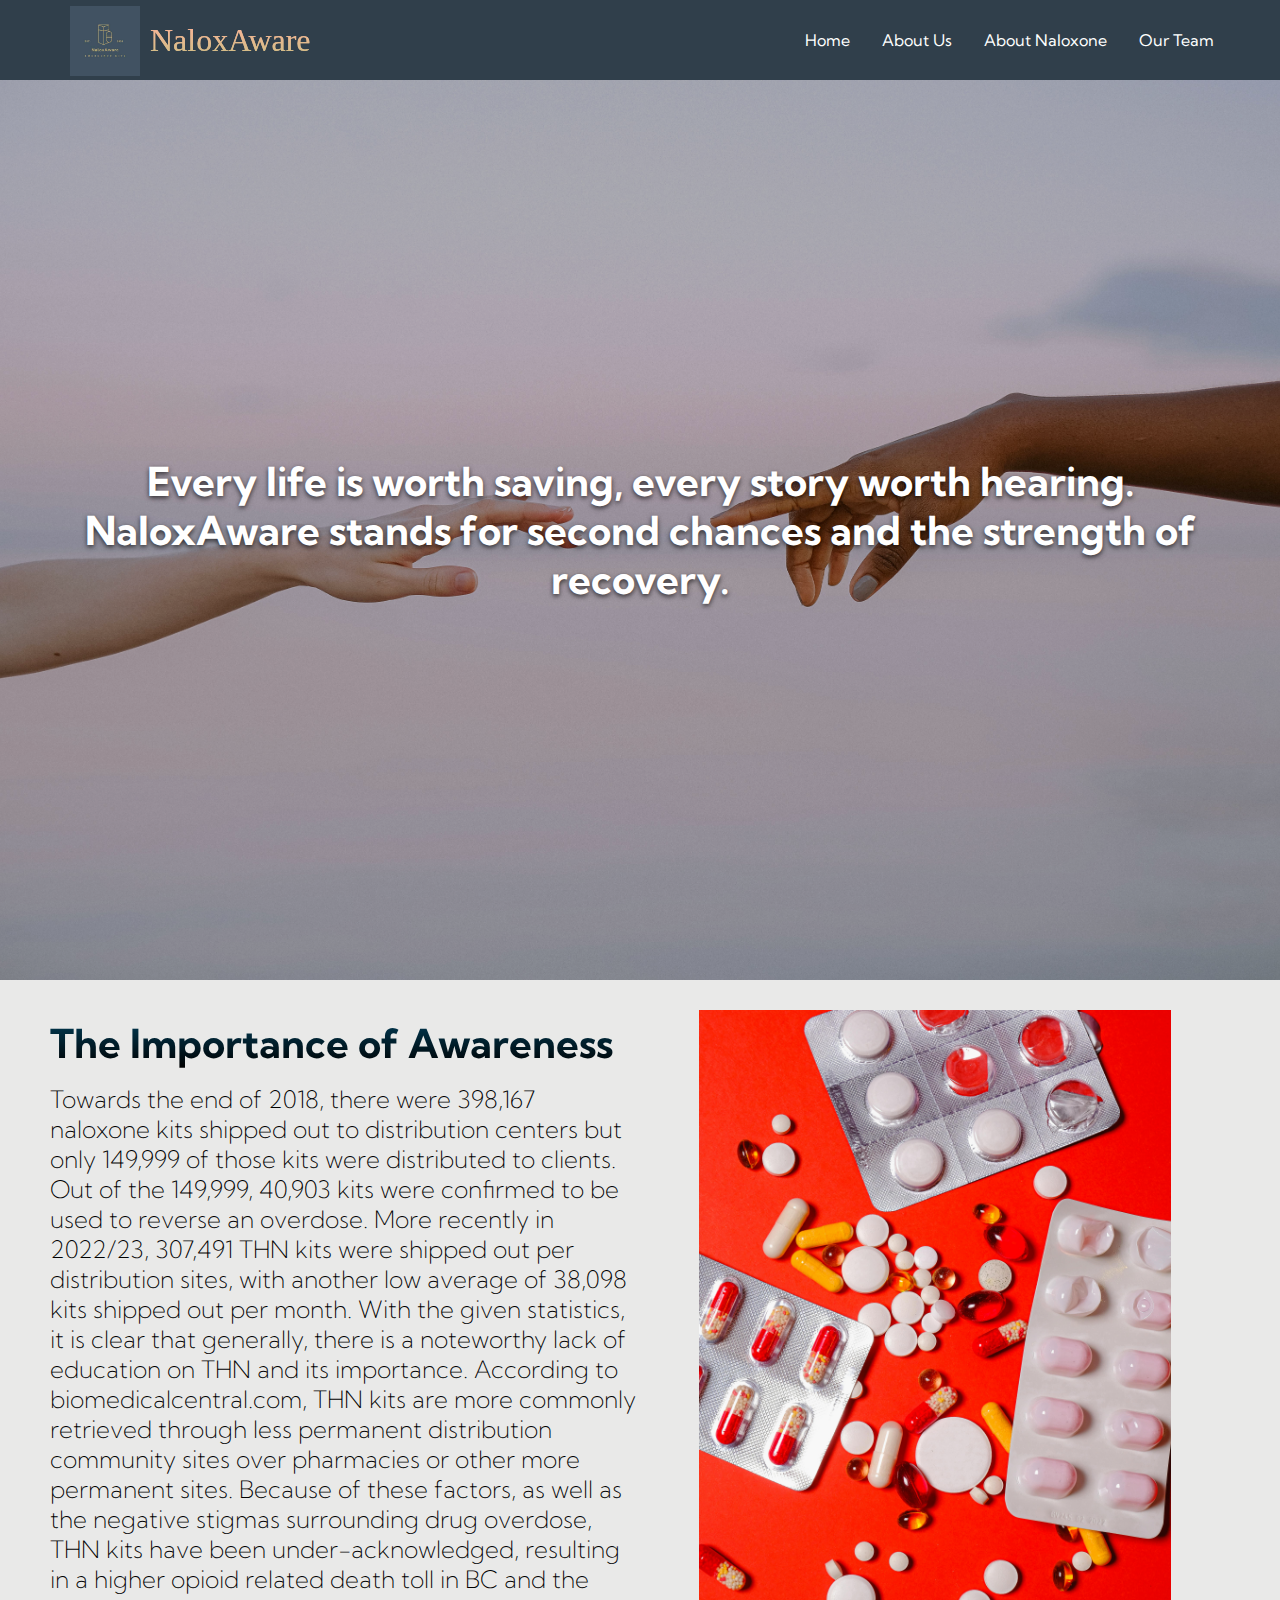
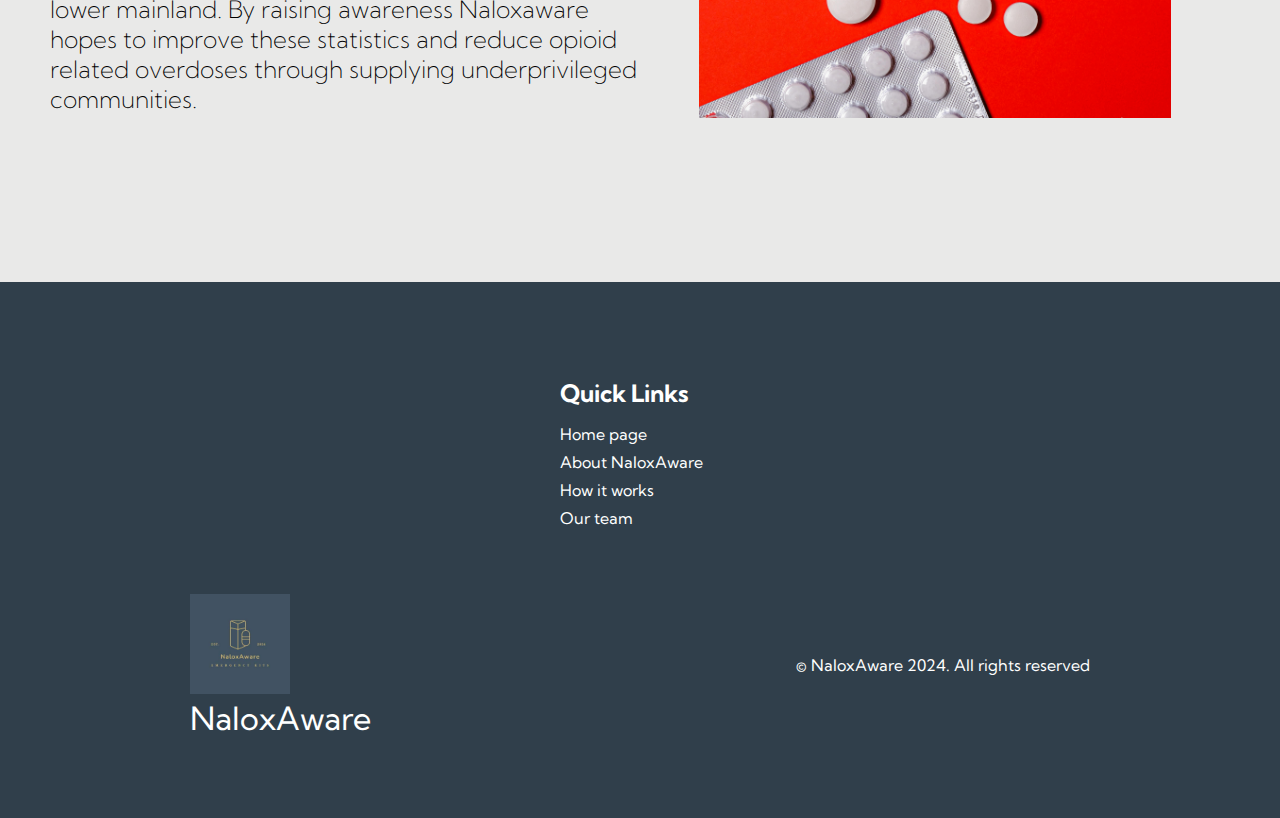
==== commit 3b1c12c9: "remove links that don't exist from navbar" ====
--- a/index.html
+++ b/index.html
@@ -35,12 +35,6 @@
           </li>
           <li class="navbar__item">
             <a href="/ourteam.html" class="navbar__links">Our Team</a>
-          </li>
-          <li class="navbar__item">
-            <a href="/pageindevelopment.html" class="navbar__links">Contact</a> <!-- Needs page-->
-          </li>
-          <li class="navbar__btn">
-            <a href="/pageindevelopment.html" class="button">Join Us</a> <!-- Needs page-->
           </li>
         </ul>
       </div>
--- a/styles.css
+++ b/styles.css
@@ -44,6 +44,7 @@
     cursor: pointer;
     text-decoration: none;
     font-size: 2rem;
+    font-family: Georgia, "Times New Roman", Times, serif;
 }
 
 .nav__img--container {
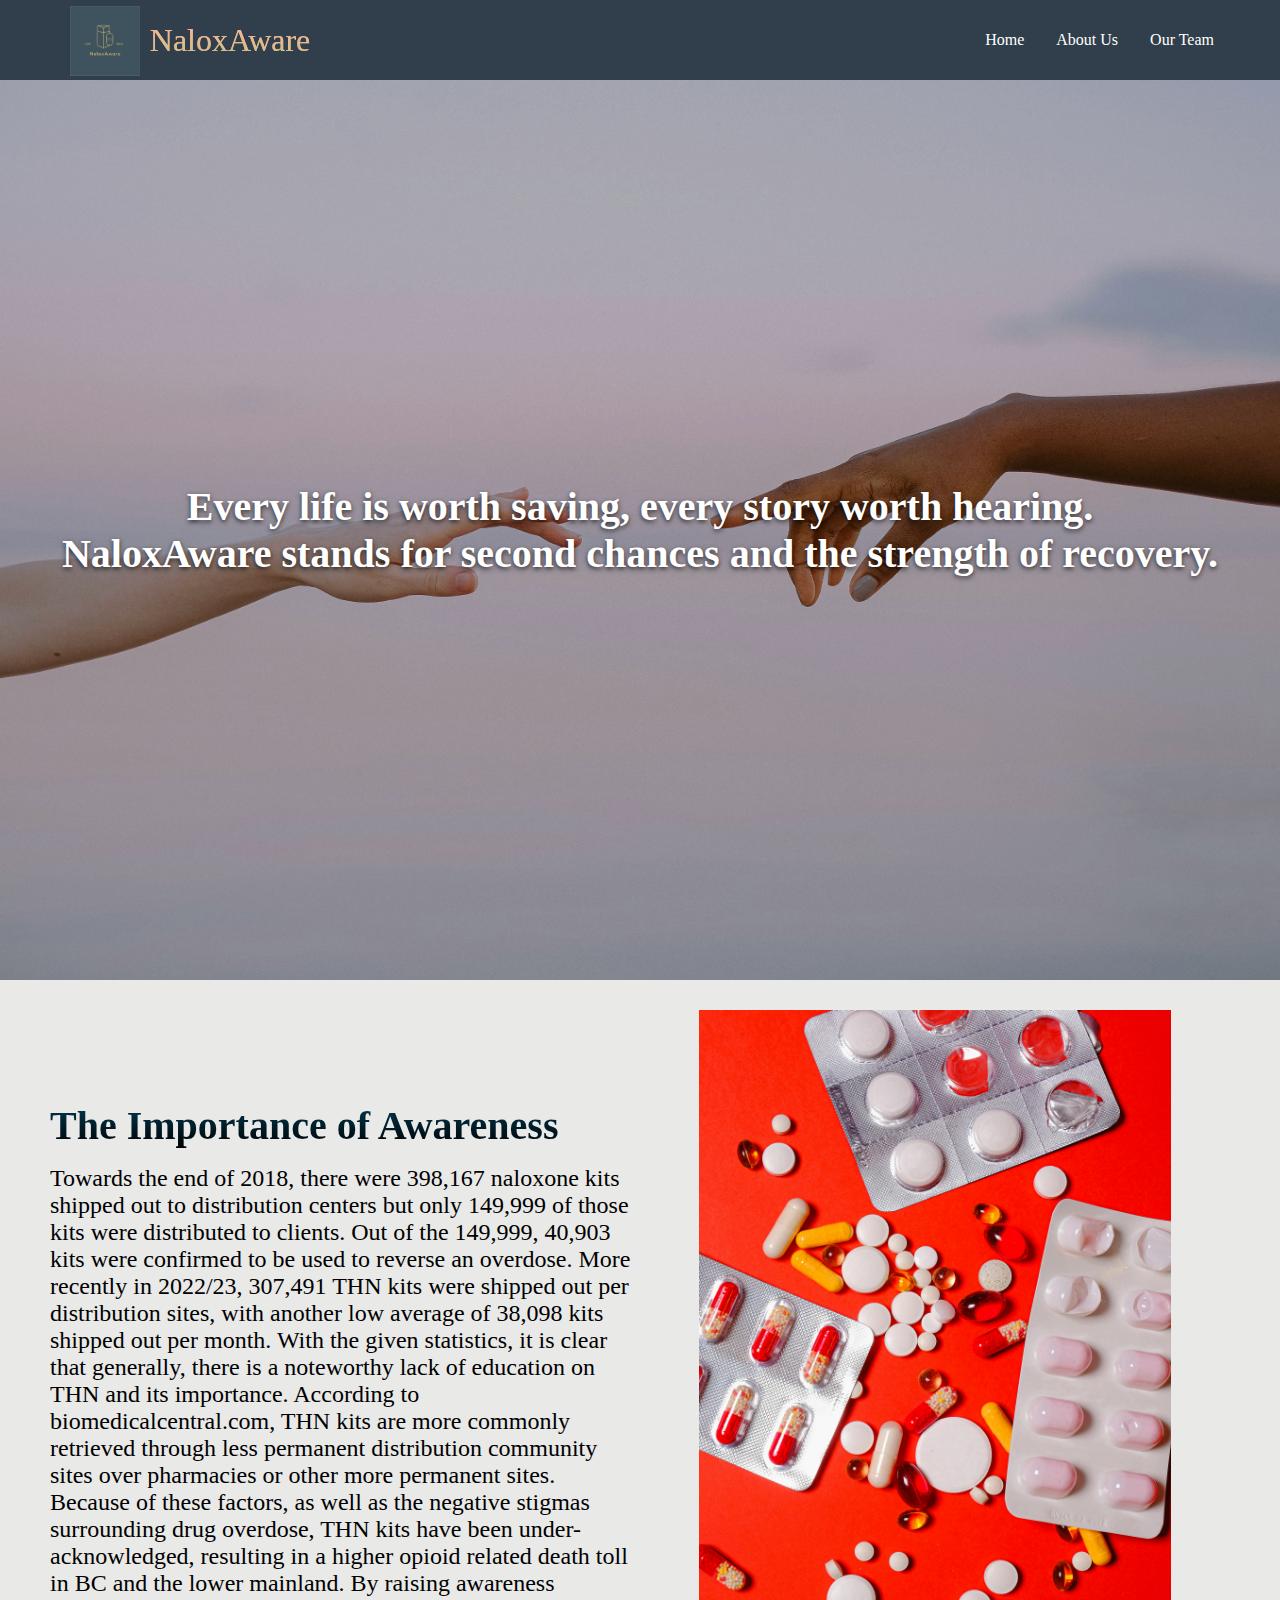
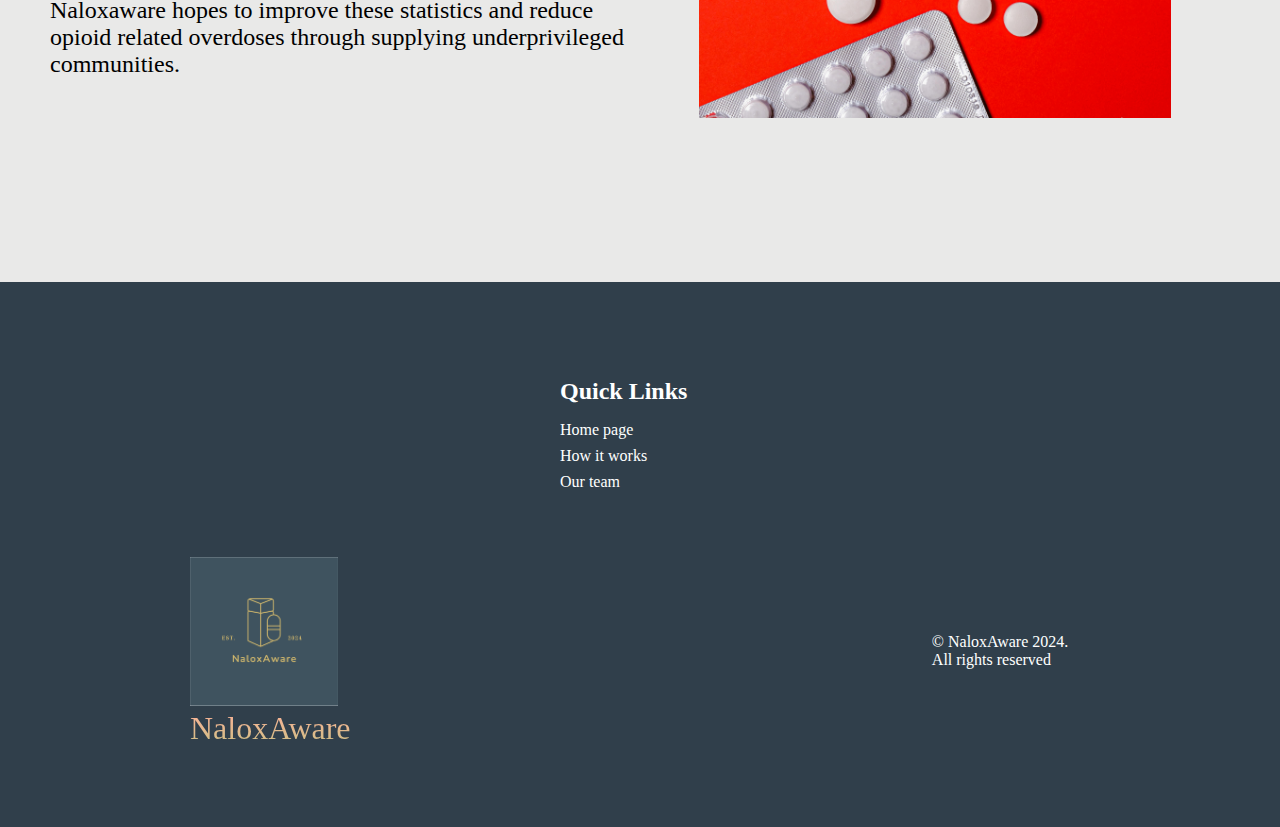
==== commit b86dd401: "remove naloxone page and move content to about us" ====
--- a/index.html
+++ b/index.html
@@ -29,9 +29,6 @@
           </li>
           <li class="navbar__item">
             <a href="/about.html" class="navbar__links">About Us</a>
-          </li>
-          <li class="navbar__item">
-            <a href="/naloxone.html" class="navbar__links">About Naloxone</a>
           </li>
           <li class="navbar__item">
             <a href="/ourteam.html" class="navbar__links">Our Team</a>
@@ -72,8 +69,7 @@
           <div class="footer__link--items">
             <h2>Quick Links</h2>
             <a href="/">Home page</a>
-            <a href="/about.html">About NaloxAware</a>
-            <a href="/naloxone.html">How it works</a>
+            <a href="/about.html">How it works</a>
             <a href="/ourteam.html">Our team</a>
           </div>
         </div>
--- a/styles.css
+++ b/styles.css
@@ -2,7 +2,7 @@
     box-sizing: border-box;
     margin: 0;
     padding: 0;
-    font-family: 'Kumbh Sans', sans-serif;
+    font-family: "Times New Roman", Times, serif;
 }
 
 body{
@@ -243,9 +243,6 @@
     background: rgba(0, 0, 0, 0.3);
     z-index: 0;
 }
-@media (max-width: 768px) {
-    
-}
 
 .main__container {
     display: grid;
@@ -257,7 +254,7 @@
     width: 100%;
     max-width: 1300px;
     padding: 30px 50px;
-    padding-bottom: 10rem;
+    padding-bottom: 7rem;
 }
 
 .main__content h2 {
@@ -339,6 +336,10 @@
     text-align: center;
 }
 
+.main__img--container img{
+    margin-bottom: 3rem;
+}
+
 #main__img {
     height: 80%;
     width: 80%;
@@ -396,7 +397,7 @@
     }
 
     .main__content p {
-        margin-top: 2rem;
+        margin-top: 0.5rem;
         font-size: 1.5rem;
     }
 
@@ -536,12 +537,19 @@
   }
   
   #footer__logo {
-    color: #fff;
+    background-color: #ff8177;
+    background-image: linear-gradient(to top, #cac083 0%, #ffb199 100%);
+    background-size: 100%;
+    -webkit-background-clip: text;
+    -moz-background-clip: text;
+    -webkit-text-fill-color: transparent;
+    -moz-text-fill-color: transparent;
     display: flex;
     align-items: center;
     cursor: pointer;
     text-decoration: none;
     font-size: 2rem;
+    font-family: Georgia, "Times New Roman", Times, serif;
   }
 
   .footer__img--container {
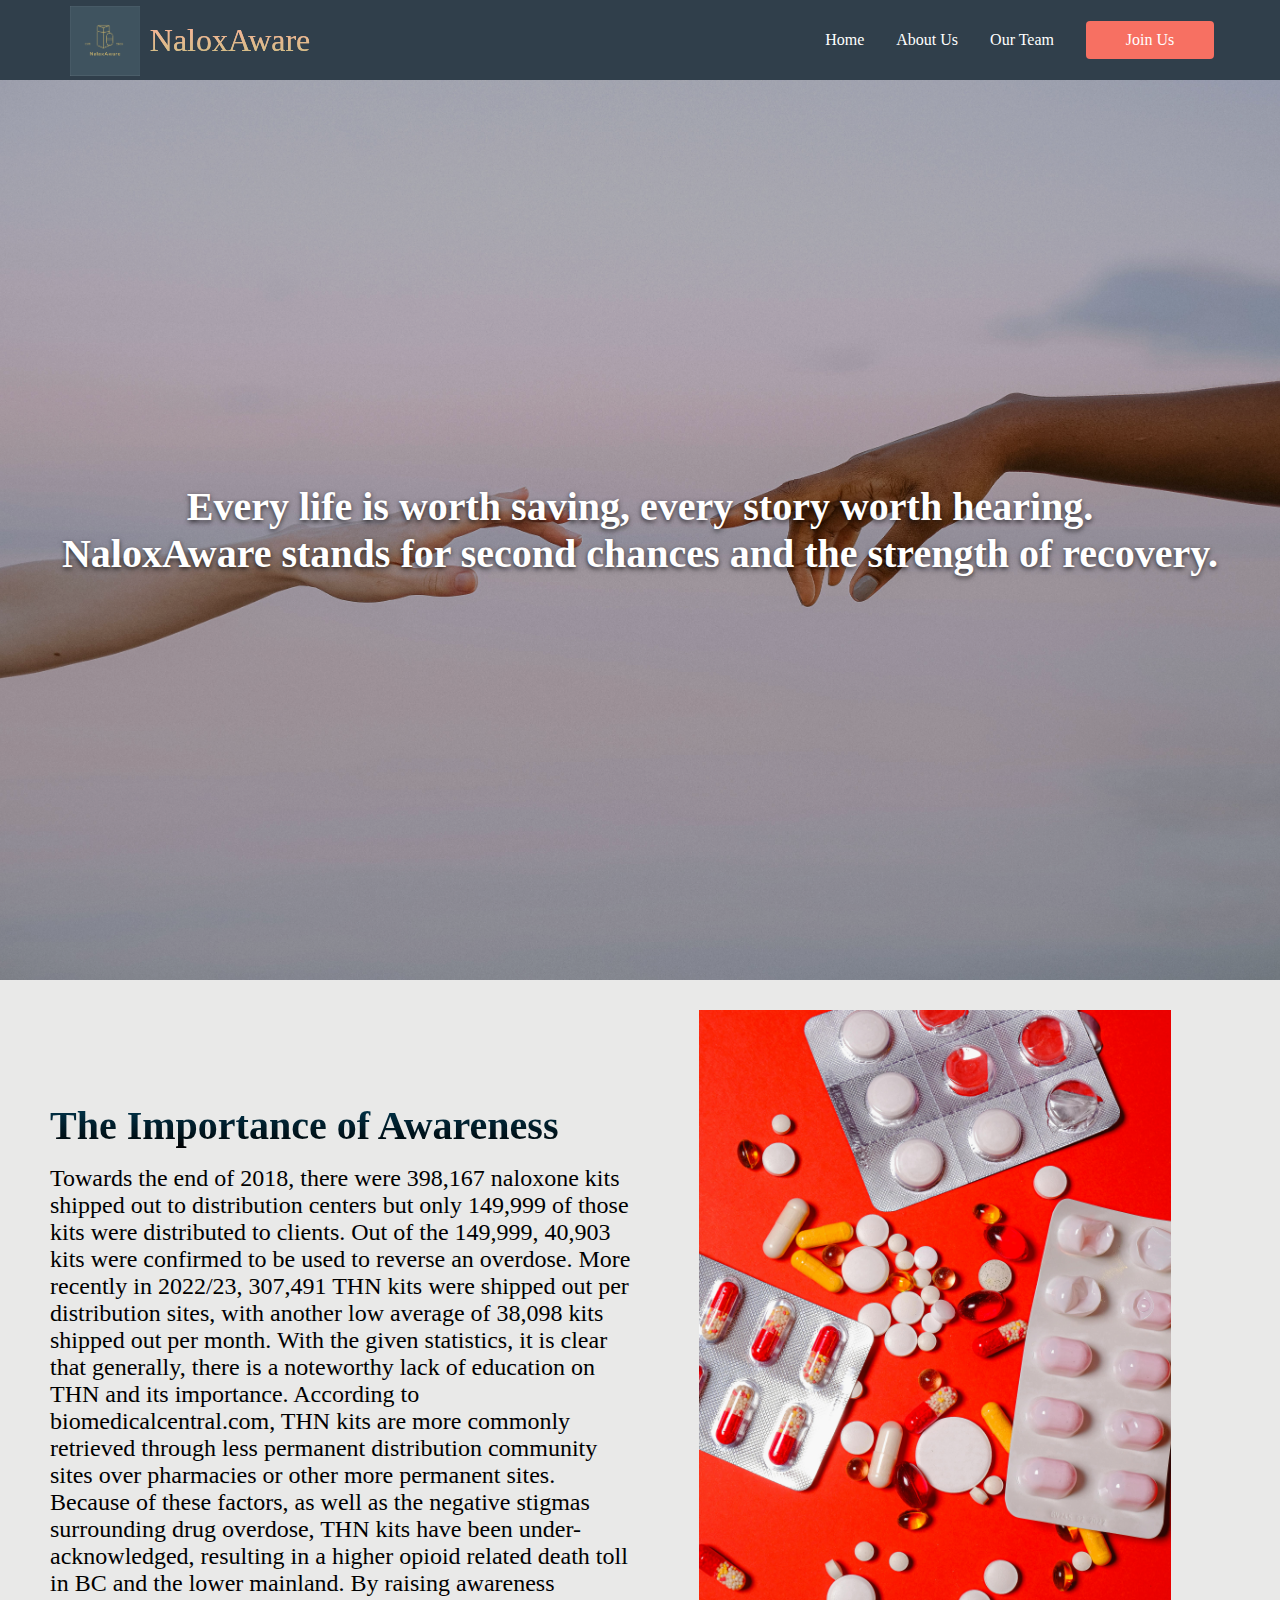
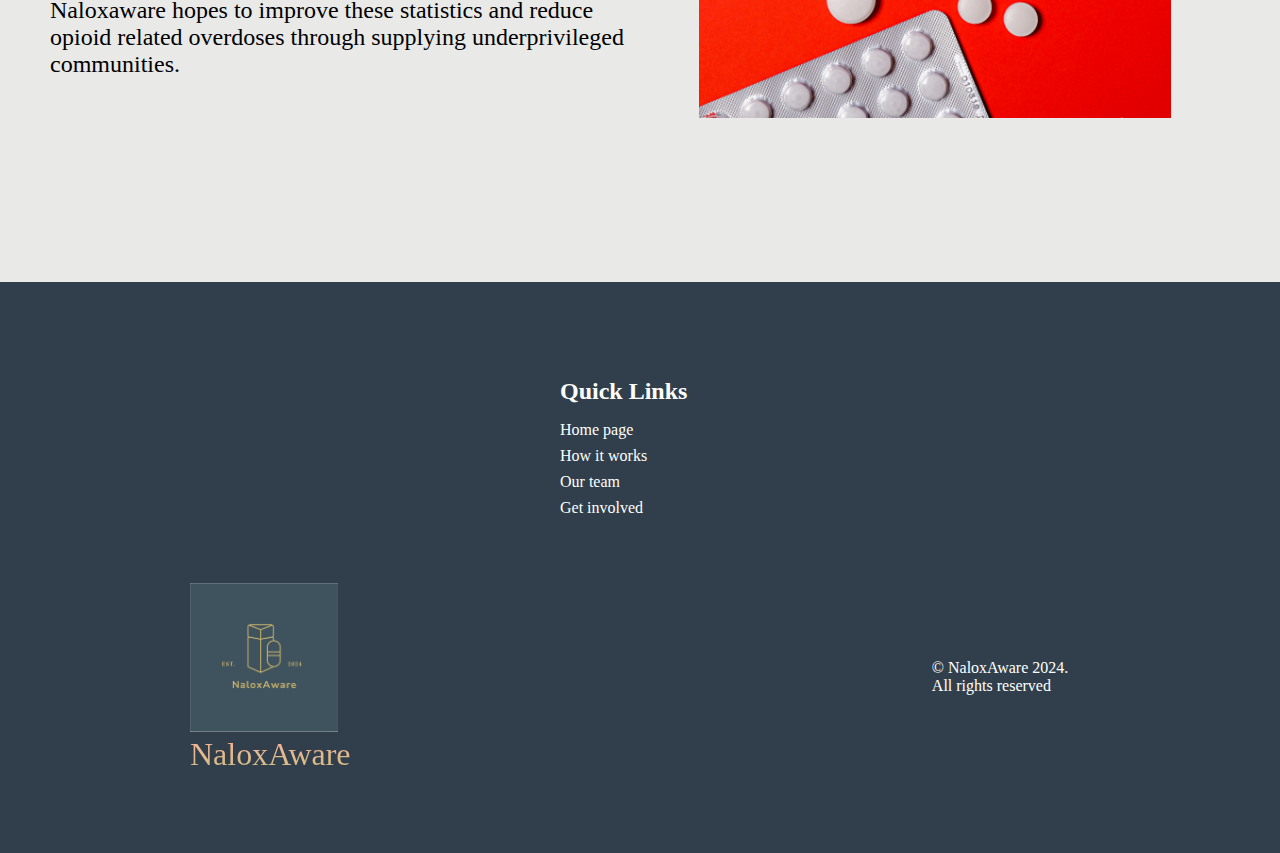
==== commit f81f7943: "readd Join Us button" ====
--- a/index.html
+++ b/index.html
@@ -32,6 +32,9 @@
           </li>
           <li class="navbar__item">
             <a href="/ourteam.html" class="navbar__links">Our Team</a>
+          </li>
+          <li class="navbar__btn">
+            <a href="/pageindevelopment.html" class="button">Join Us</a>
           </li>
         </ul>
       </div>
@@ -71,6 +74,7 @@
             <a href="/">Home page</a>
             <a href="/about.html">How it works</a>
             <a href="/ourteam.html">Our team</a>
+            <a href="/pageindevelopment.html">Get involved</a>
           </div>
         </div>
       </div>
--- a/styles.css
+++ b/styles.css
@@ -1,677 +1,735 @@
 * {
-    box-sizing: border-box;
-    margin: 0;
-    padding: 0;
-    font-family: "Times New Roman", Times, serif;
+  box-sizing: border-box;
+  margin: 0;
+  padding: 0;
+  font-family: "Times New Roman", Times, serif;
 }
 
 body{
-    background-color: #e9e9e8;
+  background-color: #e9e9e8;
 }
 
 .navbar {
-    background: #303f4b;
-    height: 80px;
-    display: flex;
-    justify-content: center;
-    align-items: center;
-    font-size: 1rem;
-    position: sticky;
-    top: 0;
-    z-index: 999;
+  background: #303f4b;
+  height: 80px;
+  display: flex;
+  justify-content: center;
+  align-items: center;
+  font-size: 1rem;
+  position: sticky;
+  top: 0;
+  z-index: 999;
 }
 
 .navbar__container {
+  display: flex;
+  justify-content: space-between;
+  height: 80px;
+  z-index: 1;
+  width: 100%;
+  margin: 0 auto;
+  padding: 0 50px;
+}
+
+#navbar__logo {
+  background-color: #ff8177;
+  background-image: linear-gradient(to top, #cac083 0%, #ffb199 100%);
+  background-size: 100%;
+  -webkit-background-clip: text;
+  -moz-background-clip: text;
+  -webkit-text-fill-color: transparent;
+  -moz-text-fill-color: transparent;
+  display: flex;
+  align-items: center;
+  cursor: pointer;
+  text-decoration: none;
+  font-size: 2rem;
+  font-family: Georgia, "Times New Roman", Times, serif;
+}
+
+.nav__img--container {
+  display: flex;
+  align-items: center; /* Vertically aligns the logo and text */
+  justify-content: flex-start; /* Ensures everything stays on the left */
+  padding-left: 20px;
+}
+
+#nav__img {
+  height: 70px;
+  width: auto;
+  margin-top: 2px;
+  margin-right: 10px;
+}
+
+
+.navbar__menu {
+  display: flex;
+  align-items: center;
+  list-style: none;
+  text-align: center;
+}
+
+.navbar__item {
+  height: 80px;
+}
+
+.navbar__links {
+  color: #fff;
+  display: flex;
+  align-items: center;
+  justify-content: center;
+  text-decoration: none;
+  padding: 0 1rem;
+  height: 100%;
+}
+
+.navbar__btn {
+  display: flex;
+  justify-content: center;
+  align-items: center;
+  padding: 0 1rem;
+  width: 10em;
+}
+
+.button {
+  display: flex;
+  justify-content: center;
+  align-items: center;
+  text-decoration: none;
+  padding: 10px 20px;
+  height: 100%;
+  width: 100%;
+  border: none;
+  outline: none;
+  border-radius: 4px;
+  background: #f77062;
+  color: #fff;
+}
+
+.button:hover {
+  background: #4837ff;
+  transition: all 0.3s ease;
+}
+
+.navbar__links:hover {
+  color: #f77062;
+  transition: all 0.3s ease;
+}
+
+@media screen and (max-width: 960px) {
+  .navbar__container {
     display: flex;
     justify-content: space-between;
     height: 80px;
     z-index: 1;
     width: 100%;
-    margin: 0 auto;
-    padding: 0 50px;
-}
-
-#navbar__logo {
-    background-color: #ff8177;
-    background-image: linear-gradient(to top, #cac083 0%, #ffb199 100%);
-    background-size: 100%;
-    -webkit-background-clip: text;
-    -moz-background-clip: text;
-    -webkit-text-fill-color: transparent;
-    -moz-text-fill-color: transparent;
-    display: flex;
-    align-items: center;
-    cursor: pointer;
-    text-decoration: none;
-    font-size: 2rem;
-    font-family: Georgia, "Times New Roman", Times, serif;
-}
-
-.nav__img--container {
-    display: flex;
-    align-items: center; /* Vertically aligns the logo and text */
-    justify-content: flex-start; /* Ensures everything stays on the left */
-    padding-left: 20px;
-}
-
-#nav__img {
-    height: 70px;
-    width: auto;
-    margin-top: 2px;
-    margin-right: 10px;
-}
-
-
-.navbar__menu {
-    display: flex;
-    align-items: center;
-    list-style: none;
+    padding: 0;
+  }
+
+  .navbar__menu {
+    display: grid;
+    grid-template-columns: 1fr;
+    margin: 0;
+    width: 100%;
+    position: absolute;
+    top: -1000px;
+    opacity: 0;
+    transition: all 0.5s ease;
+    height: calc(60vh + 50px);
+    z-index: -1;
+    background: #131313;
+    padding-bottom: 1rem;
+  }
+
+  .navbar__menu.active {
+    background: #131313;
+    top: 100%;
+    opacity: 1;
+    transition: all 0.5s ease;
+    z-index: 99;
+    height: calc(60vh + 50px);
+    font-size: 1.6rem;
+  }
+
+  #navbar__logo {
+    padding-left: 25px;
+  }
+
+  .navbar__toggle .bar {
+    width: 25px;
+    height: 3px;
+    margin: 5px auto;
+    transition: all 0.3s ease-in-out;
+    background: #fff;
+  }
+
+  .navbar__item {
+    width: 100%;
+  }
+
+  .navbar__links {
     text-align: center;
-}
-
-.navbar__item {
-    height: 80px;
-}
-
-.navbar__links {
-    color: #fff;
-    display: flex;
-    align-items: center;
-    justify-content: center;
-    text-decoration: none;
-    padding: 0 1rem;
-    height: 100%;
-}
-
-.navbar__btn {
+    padding: 2rem;
+    width: 100%;
+    display: table;
+  }
+
+  #mobile-menu {
+    position: absolute;
+    top: 20%;
+    right: 5%;
+    transform: translate(5%, 20%);
+  }
+
+  .navbar__btn {
+    width: 100%;
+    padding-bottom: 2rem;
+  }
+
+  .button {
     display: flex;
     justify-content: center;
     align-items: center;
-    padding: 0 1rem;
-    width: 10em;
-}
-
-.button {
-    display: flex;
-    justify-content: center;
-    align-items: center;
-    text-decoration: none;
-    padding: 10px 20px;
-    height: 100%;
-    width: 100%;
-    border: none;
-    outline: none;
-    border-radius: 4px;
-    background: #f77062;
-    color: #fff;
-}
-
-.button:hover {
-    background: #4837ff;
-    transition: all 0.3s ease;
-}
-
-.navbar__links:hover {
-    color: #f77062;
-    transition: all 0.3s ease;
-}
-
-@media screen and (max-width: 960px) {
-    .navbar__container {
-        display: flex;
-        justify-content: space-between;
-        height: 80px;
-        z-index: 1;
-        width: 100%;
-        padding: 0;
-    }
-
-    .navbar__menu {
-        display: grid;
-        grid-template-columns: 1fr;
-        margin: 0;
-        width: 100%;
-        position: absolute;
-        top: -1000px;
-        opacity: 0;
-        transition: all 0.5s ease;
-        height: calc(60vh + 50px);
-        z-index: -1;
-        background: #131313;
-        padding-bottom: 1rem;
-    }
-
-    .navbar__menu.active {
-        background: #131313;
-        top: 100%;
-        opacity: 1;
-        transition: all 0.5s ease;
-        z-index: 99;
-        height: calc(60vh + 50px);
-        font-size: 1.6rem;
-    }
-
-    #navbar__logo {
-        padding-left: 25px;
-    }
-
-    .navbar__toggle .bar {
-        width: 25px;
-        height: 3px;
-        margin: 5px auto;
-        transition: all 0.3s ease-in-out;
-        background: #fff;
-    }
-
-    .navbar__item {
-        width: 100%;
-    }
-
-    .navbar__links {
-        text-align: center;
-        padding: 2rem;
-        width: 100%;
-        display: table;
-    }
-
-    #mobile-menu {
-        position: absolute;
-        top: 20%;
-        right: 5%;
-        transform: translate(5%, 20%);
-    }
-
-    .navbar__btn {
-        width: 100%;
-        padding-bottom: 2rem;
-    }
-
-    .button {
-        display: flex;
-        justify-content: center;
-        align-items: center;
-        width: 80%;
-        height: 80px;
-        margin: 0;
-    }
-
-    .navbar__toggle .bar {
-        display: block;
-        cursor: pointer;
-    }
-
-    #mobile-menu.is-active .bar:nth-child(2) {
-        opacity: 0;
-    }
-
-    #mobile-menu.is-active .bar:nth-child(1) {
-        transform: translateY(8px) rotate(45deg);
-    }
-
-    #mobile-menu.is-active .bar:nth-child(3) {
-        transform: translateY(-8px) rotate(-45deg);
-    }
+    width: 80%;
+    height: 80px;
+    margin: 0;
+  }
+
+  .navbar__toggle .bar {
+    display: block;
+    cursor: pointer;
+  }
+
+  #mobile-menu.is-active .bar:nth-child(2) {
+    opacity: 0;
+  }
+
+  #mobile-menu.is-active .bar:nth-child(1) {
+    transform: translateY(8px) rotate(45deg);
+  }
+
+  #mobile-menu.is-active .bar:nth-child(3) {
+    transform: translateY(-8px) rotate(-45deg);
+  }
 }
 
 /*Home page hero section: image with text overlaid*/
 .hero {
-    height: 100vh;
-    background-image: var(--hero-bg-image);
-    background-size: cover;
-    background-position: center;
-    display: flex;
-    align-items: center;
-    justify-content: center;
-    position: relative;
-    overflow: hidden;
-    padding: 0 20px;
+  height: 100vh;
+  background-image: var(--hero-bg-image);
+  background-size: cover;
+  background-position: center;
+  display: flex;
+  align-items: center;
+  justify-content: center;
+  position: relative;
+  overflow: hidden;
+  padding: 0 20px;
 } 
 .hero-heading {
-    font-size: 2.5rem;
-    color: #fff;
-    text-shadow: 0 2px 5px rgba(0, 0, 0, 0.7);
-    z-index: 1;
-    text-align: center;
+  font-size: 2.5rem;
+  color: #fff;
+  text-shadow: 0 2px 5px rgba(0, 0, 0, 0.7);
+  z-index: 1;
+  text-align: center;
 }  
 .hero::before {
-    content: '';
-    position: absolute;
-    top: 0;
-    left: 0;
-    right: 0;
-    bottom: 0;
-    background: rgba(0, 0, 0, 0.3);
-    z-index: 0;
+  content: '';
+  position: absolute;
+  top: 0;
+  left: 0;
+  right: 0;
+  bottom: 0;
+  background: rgba(0, 0, 0, 0.3);
+  z-index: 0;
 }
 
 .main__container {
+  display: grid;
+  grid-template-columns: 1fr 1fr;
+  align-items: center;
+  justify-self: center;
+  margin: 0 auto;
+  z-index: 1;
+  width: 100%;
+  max-width: 1300px;
+  padding: 30px 50px;
+  padding-bottom: 7rem;
+}
+
+.main__content h2 {
+  font-size: 2.5rem;
+  background-color:  #ff8177;
+  background-image: linear-gradient(to top, #000 0%, #013c56 100%);
+  background-size: 100%;
+  -webkit-background-clip: text;
+  -moz-background-clip: text;
+  -webkit-text-fill-color: transparent;
+  -moz-text-fill-color: transparent;
+}
+
+.main__content p {
+  margin-top: 1rem;
+  font-size: 1.5rem;
+  font-weight: 200;
+  color: #000;
+}
+
+.main__content a{
+  text-decoration: none;
+}
+.main__content a:link{
+  color:#36c;
+}
+.main__content a:visited{
+  color:#6a60b0;
+}
+.main__content a:hover{
+  color:#4b77d6;
+}
+.main__content a:active{
+  color:lightblue;
+}
+
+.main__btn {
+  font-size: 1rem;
+  background-image: linear-gradient(to top, #f77062 0%, #fe5196 100%);
+  padding: 14px 32px;
+  border: none;
+  border-radius: 4px;
+  color: #fff;
+  margin-top: 2rem;
+  cursor: pointer;
+  position: relative;
+  transition: all 0.35s;
+  outline: none;
+}
+
+.main__btn a {
+  position: relative;
+  z-index: 2;
+  color: #fff;
+  text-decoration: none;
+}
+
+.main__btn:after {
+  position: absolute;
+  content: '';
+  top: 0;
+  left: 0;
+  width: 0;
+  height: 100%;
+  background: #4837ff;
+  transition: all 0.35s;
+  border-radius: 4px;
+}
+
+.main__btn:hover {
+  color: #fff;
+}
+
+.main__btn:hover:after {
+  width: 100%;
+}
+
+.main__img--container {
+  text-align: center;
+}
+
+.main__img--container img{
+  margin-bottom: 3rem;
+}
+
+#main__img {
+  height: 80%;
+  width: 80%;
+}
+
+/* Mobile responsive */
+@media screen and (max-width: 768px) {
+  .desktop-only {
+    display: none;
+  }
+
+  .main__container {
     display: grid;
-    grid-template-columns: 1fr 1fr;
+    grid-template-columns: auto;
     align-items: center;
     justify-self: center;
+    width: 100%;
     margin: 0 auto;
-    z-index: 1;
-    width: 100%;
-    max-width: 1300px;
-    padding: 30px 50px;
-    padding-bottom: 7rem;
-}
-
-.main__content h2 {
+  }
+  
+  .main__content {
+    text-align: center;
+    margin-bottom: 4rem;
+  }
+
+  .main_content h1 {
     font-size: 2.5rem;
-    background-color:  #ff8177;
-    background-image: linear-gradient(to top, #000 0%, #013c56 100%);
-    background-size: 100%;
-    -webkit-background-clip: text;
-    -moz-background-clip: text;
-    -webkit-text-fill-color: transparent;
-    -moz-text-fill-color: transparent;
-}
-
-.main__content p {
+    margin-top: 2rem;
+  }
+
+  .main__content h2 {
+    font-size: 3rem;
+    margin-top: auto;
+  }
+
+  .main__content p {
     margin-top: 1rem;
     font-size: 1.5rem;
-    font-weight: 200;
-    color: #000;
-}
-
-.main__content a{
-    text-decoration: none;
-}
-.main__content a:link{
-    color:#36c;
-}
-.main__content a:visited{
-    color:#6a60b0;
-}
-.main__content a:hover{
-    color:#4b77d6;
-}
-.main__content a:active{
-    color:lightblue;
-}
-
-.main__btn {
-    font-size: 1rem;
-    background-image: linear-gradient(to top, #f77062 0%, #fe5196 100%);
-    padding: 14px 32px;
-    border: none;
-    border-radius: 4px;
-    color: #fff;
+  }
+
+  .hero-heading{
+    font-size: 2rem;
+  }
+}
+
+@media screen and (max-width: 480px) {
+
+  .main_content h1 {
+    font-size: 2rem;
     margin-top: 2rem;
-    cursor: pointer;
-    position: relative;
-    transition: all 0.35s;
-    outline: none;
-}
-
-.main__btn a {
-    position: relative;
-    z-index: 2;
-    color: #fff;
-    text-decoration: none;
-}
-
-.main__btn:after {
-    position: absolute;
-    content: '';
-    top: 0;
-    left: 0;
-    width: 0;
-    height: 100%;
-    background: #4837ff;
-    transition: all 0.35s;
-    border-radius: 4px;
-}
-
-.main__btn:hover {
-    color: #fff;
-}
-
-.main__btn:hover:after {
-    width: 100%;
-}
-
-.main__img--container {
-    text-align: center;
-}
-
-.main__img--container img{
-    margin-bottom: 3rem;
-}
-
-#main__img {
-    height: 80%;
-    width: 80%;
-}
-
-/* Mobile responsive */
-@media screen and (max-width: 768px) {
-    .desktop-only {
-        display: none;
-    }
-
-    .main__container {
-        display: grid;
-        grid-template-columns: auto;
-        align-items: center;
-        justify-self: center;
-        width: 100%;
-        margin: 0 auto;
-    }
-    
-    .main__content {
-        text-align: center;
-        margin-bottom: 4rem;
-    }
-
-    .main_content h1 {
-        font-size: 2.5rem;
-        margin-top: 2rem;
-    }
-
-    .main__content h2 {
-        font-size: 3rem;
-        margin-top: auto;
-    }
-
-    .main__content p {
-        margin-top: 1rem;
-        font-size: 1.5rem;
-    }
-
-    .hero-heading{
-        font-size: 2rem;
-    }
-}
-
-@media screen and (max-width: 480px) {
-
-    .main_content h1 {
-        font-size: 2rem;
-        margin-top: 2rem;
-    }
-
-    .main__content h2 {
-        font-size: 2rem;
-    }
-
-    .main__content p {
-        margin-top: 0.5rem;
-        font-size: 1.5rem;
-    }
-
-    .main__content p2 {
-        margin-top: auto;
-        margin-bottom: auto;
-        font-size: 1.5rem;
-    }
-
-    .main__btn {
-        padding: 12px 36px;
-        margin: 2.5rem 0;
-    }
+  }
+
+  .main__content h2 {
+    font-size: 2rem;
+  }
+
+  .main__content p {
+    margin-top: 0.5rem;
+    font-size: 1.5rem;
+  }
+
+  .main__content p2 {
+    margin-top: auto;
+    margin-bottom: auto;
+    font-size: 1.5rem;
+  }
+
+  .main__btn {
+    padding: 12px 36px;
+    margin: 2.5rem 0;
+  }
 }
 
 /* Services Section CSS */
 .services {
-    display: flex;
-    flex-direction: column;
-    align-items: center;
+  display: flex;
+  flex-direction: column;
+  align-items: center;
+  height: auto;
+}
+
+.services h1{
+  background-color: #ff8177;
+  background-image: linear-gradient(to top, #000 0%, #013c56 100%);
+  background-size: 100%;
+  margin-top: 5rem;
+  font-size: 2.5rem;
+  -webkit-background-clip: text;
+  -moz-background-clip: text;
+  -webkit-text-fill-color: transparent;
+  -moz-text-fill-color: transparent;
+}
+
+.services__container {
+  display: flex;
+  justify-content: center;
+  flex-wrap: wrap;
+}
+
+.services__card {
+  margin: 1rem;
+  margin-bottom: 2rem;
+  height: 525px;
+  width: 400px;
+  border-radius: 4px;
+  background-image: linear-gradient(
+    to bottom,
+    rgba(0, 0, 0, 0) 0%,
+    rgba(17, 17, 17, 0.6) 100%
+  ),
+  url('/images/naloxaware_profile1.jpg');
+  background-size: cover;
+  position: relative;
+  color: #fff;
+}
+
+.services__card:nth-child(2) {
+  background-image: linear-gradient(to bottom,
+  rgba(0,0,0,0) 0%,rgba(17, 17, 17, 0.6) 100%), url('/images/naloxaware_profile2.jpg');   
+}
+
+.services__card:nth-child(3) {
+  background-image: linear-gradient(to bottom,
+  rgba(0,0,0,0) 0%,rgba(17, 17, 17, 0.6) 100%), url('/images/naloxaware_profile3.jpg');   
+}
+
+.services__card:nth-child(4) {
+  background-image: linear-gradient(to bottom,
+  rgba(0,0,0,0) 0%,rgba(17, 17, 17, 0.6) 100%), url('/images/naloxaware_profile4.jpg');   
+}
+
+.services__card h2 {
+  position: absolute;
+  top: 350px;
+  left: 30px;
+}
+
+.services__card p {
+  position: absolute;
+  top: 400px;
+  left: 30px;
+}
+
+.services__card button {
+  color: #fff;
+  padding: 10px 20px;
+  border: none;
+  outline: none;
+  border-radius: 4px;
+  background: #f77062;
+  position: absolute;
+  top: 440px;
+  left: 30px;
+  font-size: 1rem;
+  cursor: pointer;
+}
+
+.services__card:hover {
+  transform: scale(1.075);
+  transition: 0.2s ease-in;
+  cursor: pointer;
+}
+
+@media screen and (max-width: 1000px) {
+  .services {
     height: auto;
-}
-
-.services h1{
-    background-color: #ff8177;
-    background-image: linear-gradient(to top, #000 0%, #013c56 100%);
-    background-size: 100%;
-    margin-top: 5rem;
-    font-size: 2.5rem;
-    -webkit-background-clip: text;
-    -moz-background-clip: text;
-    -webkit-text-fill-color: transparent;
-    -moz-text-fill-color: transparent;
-}
-
-.services__container {
-    display: flex;
-    justify-content: center;
-    flex-wrap: wrap;
-}
-
-.services__card {
-    margin: 1rem;
-    margin-bottom: 2rem;
-    height: 525px;
-    width: 400px;
-    border-radius: 4px;
-    background-image: linear-gradient(
-        to bottom,
-        rgba(0, 0, 0, 0) 0%,
-        rgba(17, 17, 17, 0.6) 100%
-      ),
-      url('/images/naloxaware_profile1.jpg');
-    background-size: cover;
-    position: relative;
-    color: #fff;
-  }
-
-.services__card:nth-child(2) {
-    background-image: linear-gradient(to bottom,
-    rgba(0,0,0,0) 0%,rgba(17, 17, 17, 0.6) 100%), url('/images/naloxaware_profile2.jpg');   
-}
-
-.services__card:nth-child(3) {
-    background-image: linear-gradient(to bottom,
-    rgba(0,0,0,0) 0%,rgba(17, 17, 17, 0.6) 100%), url('/images/naloxaware_profile3.jpg');   
-}
-
-.services__card:nth-child(4) {
-    background-image: linear-gradient(to bottom,
-    rgba(0,0,0,0) 0%,rgba(17, 17, 17, 0.6) 100%), url('/images/naloxaware_profile4.jpg');   
-}
-
-.services__card h2 {
-    position: absolute;
-    top: 350px;
-    left: 30px;
-}
-
-.services__card p {
-    position: absolute;
-    top: 400px;
-    left: 30px;
-}
-
-.services__card button {
-    color: #fff;
-    padding: 10px 20px;
-    border: none;
-    outline: none;
-    border-radius: 4px;
-    background: #f77062;
-    position: absolute;
-    top: 440px;
-    left: 30px;
-    font-size: 1rem;
-    cursor: pointer;
-}
-
-.services__card:hover {
-    transform: scale(1.075);
-    transition: 0.2s ease-in;
-    cursor: pointer;
-}
-
-@media screen and (max-width: 1000px) {
-    .services {
-        height: auto;
-    }
-    .services h1 {
-        font-size: 2rem;
-        margin-top: 1rem;
-    }
+  }
+  .services h1 {
+    font-size: 2rem;
+    margin-top: 1rem;
+  }
 }
 
 @media screen and (max-width: 550px) {
-    .services {
-        height: auto;
-    }
-
-    .services h1 {
-        font-size: 1.2rem;
-    }
-    .services__card {
-        width: 300px;
-    }
+  .services {
+    height: auto;
+  }
+
+  .services h1 {
+    font-size: 1.2rem;
+  }
+  .services__card {
+    width: 300px;
+  }
+}
+
+/* Slide in bio panel for services cards */
+.bio-panel {
+  position: fixed;
+  left: 0;
+  bottom: -100%;
+  width: 90%;
+  height: 40%;
+  background-image: linear-gradient(to top, #fff 0%, #cac083 100%);
+  border-radius: 12px 12px 0 0;
+  box-shadow: 0 -4px 10px rgba(0, 0, 0, 0.8);
+  padding: 20px;
+  overflow-y: auto;
+  transition: bottom 0.3s ease-in-out;
+  z-index: 1000;
+}
+
+.bio-panel h2 {
+  margin: 0 0 10px;
+  font-size: 1.8rem;
+}
+
+.bio-panel p {
+  margin: 0 0 20px;
+  color: #333;
+}
+
+.bio-panel.open {
+  bottom: 0; /* move the panel into view */
+}
+
+.close-btn {
+  position: absolute;
+  top: 10px;
+  right: 10px;
+  background: #ad0c0c;
+  padding-left: 7px;
+  padding-right: 7px;
+  border-style: solid;
+  border-width: 2px;
+  border-color: black;
+  border-radius: 12px;
+  font-size: 1.5rem;
+  cursor: pointer;
+}
+
+@media screen and (min-width: 550px) {
+  .bio-panel {
+    transform: translateX(5%);
+  }
+}
+
+@media screen and (max-width: 550px) {
+  .bio-panel {
+    width: 100%;
+    height: 70%;
+  }
 }
 
 /* Footer CSS */
 .footer__container {
-    background: #303f4b;
-    padding: 5rem 0;
-    display: flex;
-    flex-direction: column;
-    justify-content: center;
-    align-items: center;
-  }
+  background: #303f4b;
+  padding: 5rem 0;
+  display: flex;
+  flex-direction: column;
+  justify-content: center;
+  align-items: center;
+}
   
-  #footer__logo {
-    background-color: #ff8177;
-    background-image: linear-gradient(to top, #cac083 0%, #ffb199 100%);
-    background-size: 100%;
-    -webkit-background-clip: text;
-    -moz-background-clip: text;
-    -webkit-text-fill-color: transparent;
-    -moz-text-fill-color: transparent;
-    display: flex;
-    align-items: center;
-    cursor: pointer;
-    text-decoration: none;
-    font-size: 2rem;
-    font-family: Georgia, "Times New Roman", Times, serif;
-  }
-
-  .footer__img--container {
-    display: flex;
-    align-items: center; /* Vertically aligns the logo and text */
-    justify-content: flex-start; /* Ensures everything stays on the left */
+#footer__logo {
+  background-color: #ff8177;
+  background-image: linear-gradient(to top, #cac083 0%, #ffb199 100%);
+  background-size: 100%;
+  -webkit-background-clip: text;
+  -moz-background-clip: text;
+  -webkit-text-fill-color: transparent;
+  -moz-text-fill-color: transparent;
+  display: flex;
+  align-items: center;
+  cursor: pointer;
+  text-decoration: none;
+  font-size: 2rem;
+  font-family: Georgia, "Times New Roman", Times, serif;
+}
+
+.footer__img--container {
+  display: flex;
+  align-items: center; /* Vertically aligns the logo and text */
+  justify-content: flex-start; /* Ensures everything stays on the left */
 }
 
 #footer__img {
-    height: 20%;
-    width: 20%;
-    margin-top: 2px;
-    margin-right: 2px;
+  height: 20%;
+  width: 20%;
+  margin-top: 2px;
+  margin-right: 2px;
 }
   
-  .footer__links {
-    width: 100%;
-    max-width: 1000px;
-    display: flex;
-    justify-content: center;
-  }
-  
-  .footer__link--wrapper {
-    display: flex;
-  }
-  
-  .footer__link--items {
-    display: flex;
-    flex-direction: column;
-    align-items: flex-start;
-    margin: 16px;
-    text-align: left;
-    width: 160px;
-    box-sizing: border-box;
-  }
-  
-  .footer__link--items h2 {
-    margin-bottom: 16px;
-    padding-top: auto;
-  }
-  
-  .footer__link--items > h2 {
-    color: #fff;
-  }
-  
-  .footer__link--items a {
-    color: #fff;
-    text-decoration: none;
-    margin-bottom: 0.5rem;
-    margin-top: auto;
-  }
-  
-  .footer__link--items a:hover {
-    color: #e9e9e9;
-    transition: 0.3s ease-out;
-  }
+.footer__links {
+  width: 100%;
+  max-width: 1000px;
+  display: flex;
+  justify-content: center;
+}
+
+.footer__link--wrapper {
+  display: flex;
+}
+
+.footer__link--items {
+  display: flex;
+  flex-direction: column;
+  align-items: flex-start;
+  margin: 16px;
+  text-align: left;
+  width: 160px;
+  box-sizing: border-box;
+}
+
+.footer__link--items h2 {
+  margin-bottom: 16px;
+  padding-top: auto;
+}
+
+.footer__link--items > h2 {
+  color: #fff;
+}
+
+.footer__link--items a {
+  color: #fff;
+  text-decoration: none;
+  margin-bottom: 0.5rem;
+  margin-top: auto;
+}
+
+.footer__link--items a:hover {
+  color: #e9e9e9;
+  transition: 0.3s ease-out;
+}
 
 /* Social Icons */
 .social__icon--link {
-    color: #fff;
-    font-size: 24px;
-  }
+  color: #fff;
+  font-size: 24px;
+}
   
-  .social__media {
-    max-width: 1000px;
+.social__media {
+  max-width: 1000px;
+  width: 100%;
+}
+
+.social__media--wrap {
+  display: flex;
+  justify-content: space-between;
+  align-items: center;
+  width: 90%;
+  max-width: 1000px;
+  margin: 40px auto 0 auto;
+}
+
+.social__icons {
+  display: flex;
+  justify-content: space-between;
+  align-items: center;
+  width: 240px;
+}
+
+.social__logo {
+  color: #fff;
+  justify-self: start;
+  margin-left: 20px;
+  cursor: pointer;
+  text-decoration: none;
+  font-size: 2rem;
+  display: flex;
+  align-items: center;
+  margin-bottom: 16px;
+}
+
+.website__rights {
+  color: #fff;
+}
+
+@media screen and (max-width: 1000px) {
+  #footer__logo {
+    margin-bottom: 2rem;
+  }
+
+  .website__rights {
+    margin-bottom: 2rem;
+  }
+
+  .footer__link--wrapper {
+    flex-direction: column;
+  }
+
+  .social__media--wrap {
+    flex-direction: column;
+  }
+}
+
+@media screen and (max-width: 550px) {
+  .footer__link--items {
+    margin: 0;
+    padding: 10px;
     width: 100%;
   }
-  
-  .social__media--wrap {
-    display: flex;
-    justify-content: space-between;
-    align-items: center;
-    width: 90%;
-    max-width: 1000px;
-    margin: 40px auto 0 auto;
-  }
-  
-  .social__icons {
-    display: flex;
-    justify-content: space-between;
-    align-items: center;
-    width: 240px;
-  }
-  
-  .social__logo {
-    color: #fff;
-    justify-self: start;
-    margin-left: 20px;
-    cursor: pointer;
-    text-decoration: none;
-    font-size: 2rem;
-    display: flex;
-    align-items: center;
-    margin-bottom: 16px;
-  }
-  
-  .website__rights {
-    color: #fff;
-  }
-
-  @media screen and (max-width: 1000px) {
-    #footer__logo {
-      margin-bottom: 2rem;
-    }
-  
-    .website__rights {
-      margin-bottom: 2rem;
-    }
-  
-    .footer__link--wrapper {
-      flex-direction: column;
-    }
-  
-    .social__media--wrap {
-      flex-direction: column;
-    }
-  }
-  
-  @media screen and (max-width: 550px) {
-    .footer__link--items {
-      margin: 0;
-      padding: 10px;
-      width: 100%;
-    }
-  }
+}
